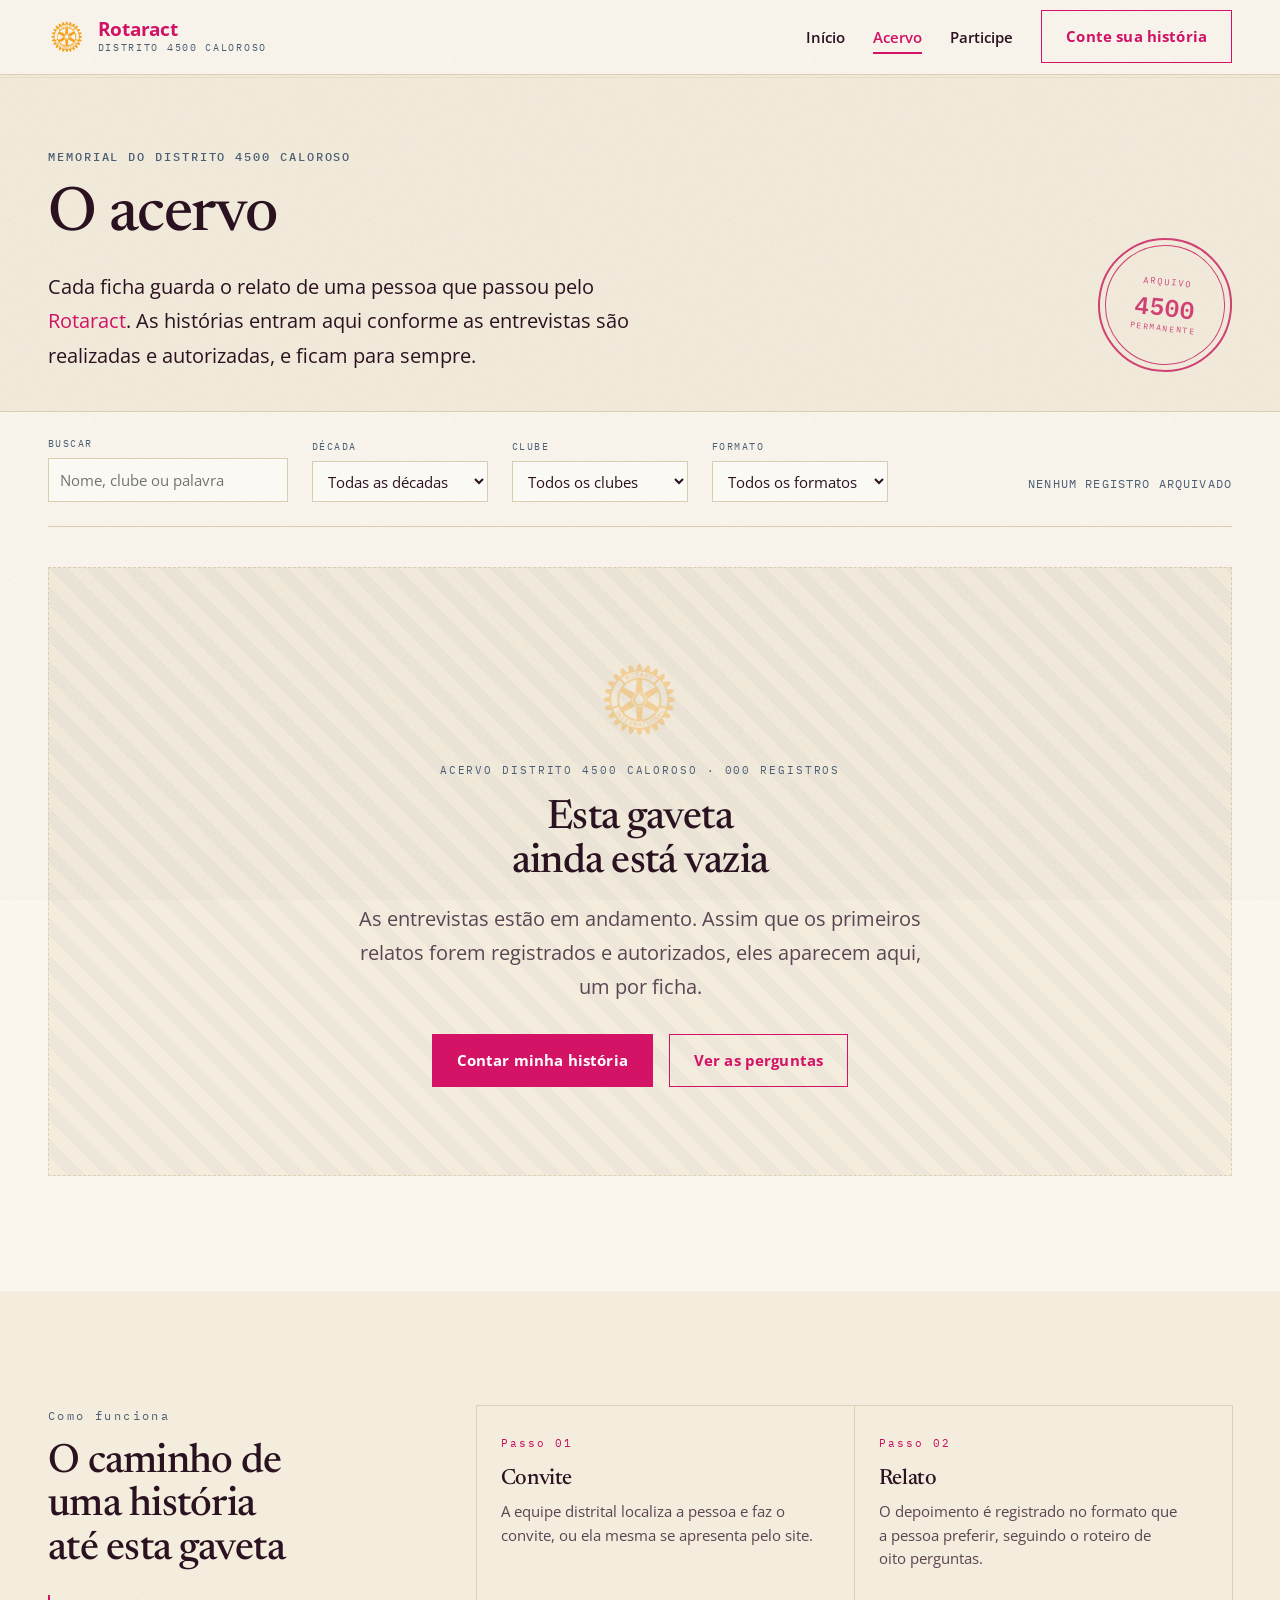
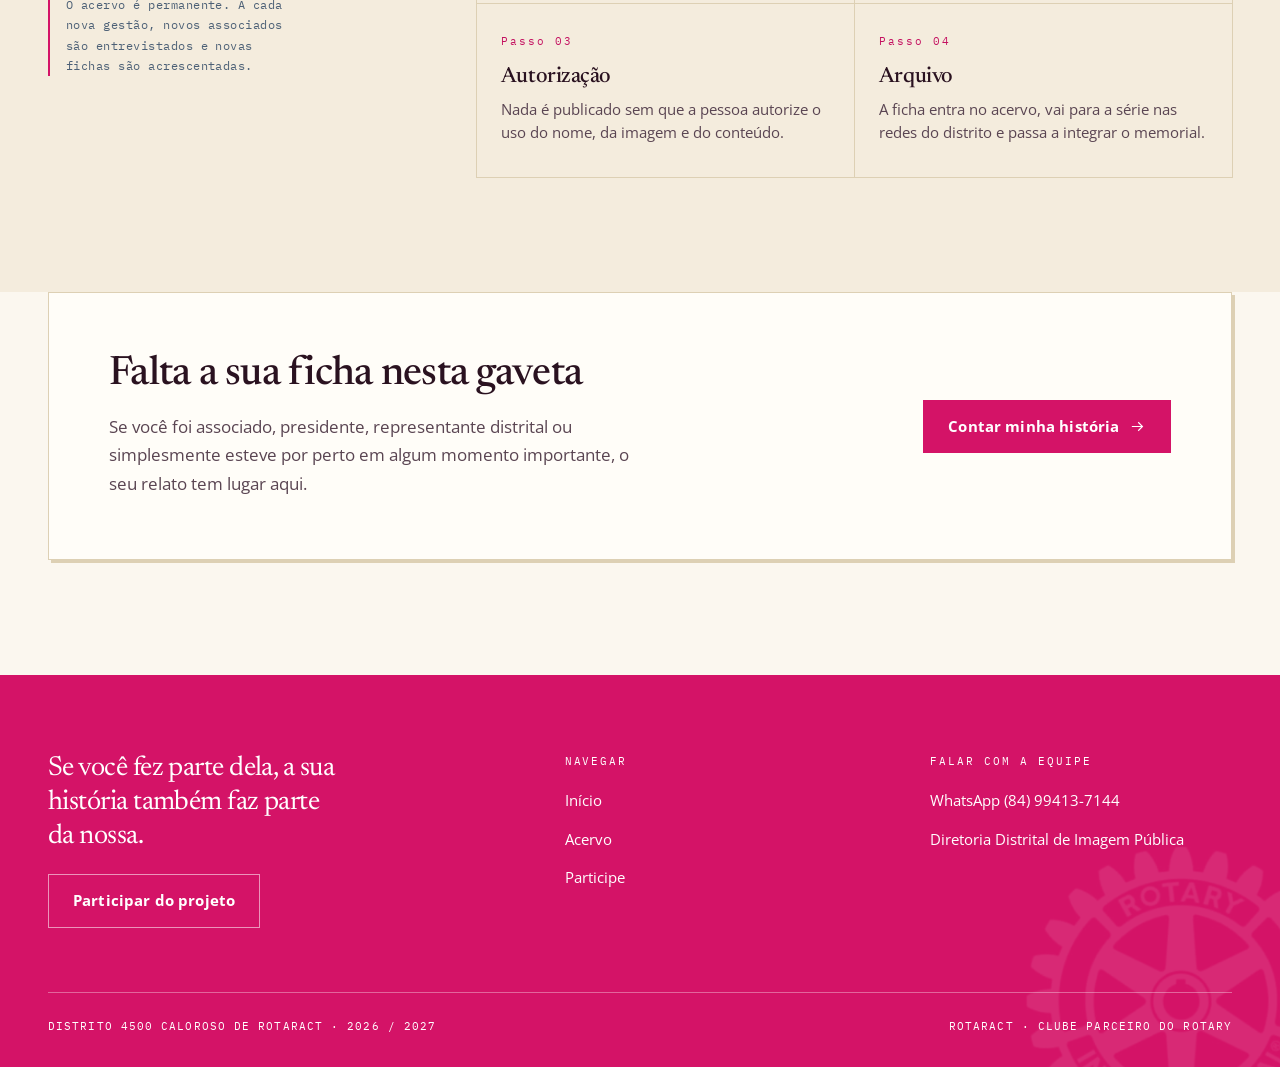
==== acervo.html @ 17a67e2c "Site do projeto Sua Historia Faz Parte da Nossa Acervo de memoria do Distrito 4500 Caloroso de Rotar" ====
<!doctype html>
<html lang="pt-BR">
<head>
<meta charset="utf-8">
<meta name="viewport" content="width=device-width, initial-scale=1">
<title>Acervo · Sua História Faz Parte da Nossa</title>
<meta name="description" content="O acervo histórico do Distrito 4500 de Rotaract. Cada ficha guarda o relato de uma pessoa que passou pelo movimento.">
<meta name="theme-color" content="#d41367">
<link rel="icon" href="assets/grafismos/favicon.svg" type="image/svg+xml">
<link rel="preconnect" href="https://fonts.googleapis.com">
<link rel="preconnect" href="https://fonts.gstatic.com" crossorigin>
<link href="https://fonts.googleapis.com/css2?family=IBM+Plex+Mono:wght@300;400;500&family=Newsreader:ital,opsz,wght@0,6..72,300..700;1,6..72,300..700&family=Open+Sans:wght@300..800&display=swap" rel="stylesheet">
<link rel="stylesheet" href="css/base.css">
<link rel="stylesheet" href="css/componentes.css">
<link rel="stylesheet" href="css/paginas.css">
</head>
<body>

<a class="pular" href="#conteudo">Pular para o conteúdo</a>

<svg width="0" height="0" style="position:absolute" aria-hidden="true" focusable="false">
  <symbol id="i-seta" viewBox="0 0 24 24" fill="none" stroke="currentColor" stroke-width="1.6"><path d="M4 12h15M13 6l6 6-6 6"/></symbol>
  <symbol id="i-camera-vazia" viewBox="0 0 24 24" fill="none" stroke="currentColor" stroke-width="1.2">
    <rect x="2" y="5" width="20" height="15"/><path d="m2 16 5.5-5 4 3.5 4.5-4.5L22 15"/><circle cx="16.5" cy="9" r="1.6"/>
  </symbol>
</svg>

<header class="cabecalho">
  <div class="env cabecalho__int">
    <a class="marca" href="index.html">
      <img class="marca__roda" src="assets/marca/rotary.png" alt="" width="480" height="480">
      <span class="marca__texto">
        <span class="marca__nome">Rotaract</span>
        <span class="marca__sub">Distrito 4500 Caloroso</span>
      </span>
    </a>
    <button class="menu-btn" type="button" aria-expanded="false" aria-controls="nav-principal" aria-label="Abrir menu">
      <span></span><span></span><span></span>
    </button>
    <nav class="nav" id="nav-principal" aria-label="Principal">
      <ul class="nav__lista">
        <li><a class="nav__link" href="index.html">Início</a></li>
        <li><a class="nav__link" href="acervo.html">Acervo</a></li>
        <li><a class="nav__link" href="participar.html">Participe</a></li>
      </ul>
      <a class="btn btn--linha" href="participar.html#formulario">Conte sua história</a>
    </nav>
  </div>
</header>

<main id="conteudo">

<section class="acervo-topo">
  <div class="env acervo-topo__grade">
    <div>
      <span class="etiqueta" style="display:block;margin-bottom:1rem">Memorial do Distrito 4500 Caloroso</span>
      <h1 style="max-width:14ch">O acervo</h1>
      <p class="prosa" style="margin-top:1.2rem;max-width:56ch">
        Cada ficha guarda o relato de uma pessoa que passou pelo <span class="rotaract">Rotaract</span>. As histórias entram aqui
        conforme as entrevistas são realizadas e autorizadas, e ficam para sempre.
      </p>
    </div>
    <div class="carimbo" aria-hidden="true" style="transform:rotate(6deg)">
      <span class="carimbo__topo">Arquivo</span>
      <span class="carimbo__meio">4500</span>
      <span class="carimbo__base">Permanente</span>
    </div>
  </div>
</section>

<section class="secao" style="padding-top:0">
  <div class="env">

    <div class="filtros">
      <div class="filtro">
        <label for="f-busca">Buscar</label>
        <input type="search" id="f-busca" placeholder="Nome, clube ou palavra">
      </div>
      <div class="filtro">
        <label for="f-decada">Década</label>
        <select id="f-decada"><option value="">Todas as décadas</option></select>
      </div>
      <div class="filtro">
        <label for="f-clube">Clube</label>
        <select id="f-clube"><option value="">Todos os clubes</option></select>
      </div>
      <div class="filtro">
        <label for="f-formato">Formato</label>
        <select id="f-formato"><option value="">Todos os formatos</option></select>
      </div>
      <p class="filtros__contagem" id="f-contagem" role="status" aria-live="polite"></p>
    </div>

    <!-- Fichas montadas a partir de dados/historias.js -->
    <div id="acervo-lista"></div>

  </div>
</section>

<!-- ===================================================================
     COMO UMA HISTÓRIA CHEGA AO ACERVO
     =================================================================== -->
<section class="secao secao--papel2">
  <div class="env duo">
    <div class="duo__aside">
      <span class="num-secao">Como funciona</span>
      <h2 class="duo__titulo">O caminho de<br>uma história<br>até esta gaveta</h2>
      <p class="duo__nota">
        O acervo é permanente. A cada nova gestão, novos associados são entrevistados e novas fichas
        são acrescentadas.
      </p>
    </div>

    <div class="passos">
      <div class="passo">
        <span class="passo__n">Passo 01</span>
        <h3 class="passo__titulo">Convite</h3>
        <p class="passo__txt">A equipe distrital localiza a pessoa e faz o convite, ou ela mesma se apresenta pelo site.</p>
      </div>
      <div class="passo">
        <span class="passo__n">Passo 02</span>
        <h3 class="passo__titulo">Relato</h3>
        <p class="passo__txt">O depoimento é registrado no formato que a pessoa preferir, seguindo o roteiro de oito perguntas.</p>
      </div>
      <div class="passo">
        <span class="passo__n">Passo 03</span>
        <h3 class="passo__titulo">Autorização</h3>
        <p class="passo__txt">Nada é publicado sem que a pessoa autorize o uso do nome, da imagem e do conteúdo.</p>
      </div>
      <div class="passo">
        <span class="passo__n">Passo 04</span>
        <h3 class="passo__titulo">Arquivo</h3>
        <p class="passo__txt">A ficha entra no acervo, vai para a série nas redes do distrito e passa a integrar o memorial.</p>
      </div>
    </div>
  </div>
</section>

<section class="secao" style="padding-top:0">
  <div class="env">
    <div class="chamada">
      <div>
        <h2 class="chamada__titulo">Falta a sua ficha nesta gaveta</h2>
        <p class="chamada__txt">
          Se você foi associado, presidente, representante distrital ou simplesmente esteve por perto
          em algum momento importante, o seu relato tem lugar aqui.
        </p>
      </div>
      <a class="btn" href="participar.html#formulario">
        Contar minha história
        <svg class="btn__seta" width="17" height="17" aria-hidden="true"><use href="#i-seta"></use></svg>
      </a>
    </div>
  </div>
</section>

</main>

<!-- ===================================================================
     JANELA DE LEITURA DA FICHA
     =================================================================== -->
<div class="janela" id="janela" data-aberta="false" role="dialog" aria-modal="true" aria-label="Ficha do acervo">
  <div class="janela__caixa">
    <div class="janela__topo">
      <span id="janela-codigo">Ficha</span>
      <button type="button" class="janela__fechar" data-fechar aria-label="Fechar ficha">Fechar &times;</button>
    </div>
    <div class="janela__corpo" id="janela-corpo"></div>
  </div>
</div>

<footer class="rodape">
  <img class="rodape__roda" src="assets/marca/rotary.png" alt="" width="480" height="480">
  <div class="env">
    <div class="rodape__grade">
      <div>
        <p class="rodape__frase" data-config="fraseAssinatura"></p>
        <a class="btn btn--claro" href="participar.html#formulario">Participar do projeto</a>
      </div>
      <div>
        <p class="rodape__titulo">Navegar</p>
        <ul class="rodape__lista">
          <li><a href="index.html">Início</a></li>
          <li><a href="acervo.html">Acervo</a></li>
          <li><a href="participar.html">Participe</a></li>
        </ul>
      </div>
      <div>
        <p class="rodape__titulo">Falar com a equipe</p>
        <ul class="rodape__lista" id="rodape-contato"></ul>
      </div>
    </div>
    <div class="rodape__base">
      <span data-config="rodapeCredito"></span>
      <span>Rotaract · Clube parceiro do Rotary</span>
    </div>
  </div>
</footer>

<script src="dados/config.js"></script>
<script src="dados/historias.js"></script>
<script src="js/site.js"></script>
<script src="js/acervo.js"></script>
</body>
</html>
---- css/base.css ----
/* =========================================================================
   SUA HISTORIA FAZ PARTE DA NOSSA - Distrito 4500 de Rotaract
   base.css - fundamentos: cores oficiais, tipografia, ritmo e textura
   ========================================================================= */

/* ---- 1. Paleta oficial Rotary / Rotaract ------------------------------
   Valores retirados do Rotary Brand Center. Nunca alterar nem esmaecer.  */
:root {
  /* Liderança */
  --royal:      #17458f;
  --azure:      #0067c8;
  --gold:       #f7a81b;

  /* Apoio */
  --sky:        #00a2e0;
  --cranberry:  #d41367;
  --cardinal:   #e02927;
  --turquoise:  #00adbb;
  --orange:     #ff7600;
  --violet:     #901f93;
  --grass:      #009739;

  /* Neutros oficiais */
  --powder:     #b9d9eb;
  --taupe:      #d9c89e;
  --cloud:      #d6d1ca;
  --slate:      #657f99;
  --charcoal:   #54565a;
  --pewter:     #898a8d;
  --silver:     #d0cfcd;
  --moss:       #a7aca2;
  --lavender:   #c6bcd0;
  --stone:      #9ba4b4;

  /* ---- 2. Superficies de papel -----------------------------------------
     Neutros de suporte do acervo. As cores de marca seguem intactas.     */
  --papel:      #fbf7ef;
  --papel-2:    #f4ecdd;
  --papel-3:    #efe6d3;
  --ficha:      #fffdf8;
  --tinta:      #2a1220;
  --tinta-2:    #5a4552;
  --fio:        #ddd0b4;
  --fio-fraco:  #eae0cd;

  /* Tons de texto derivados dos neutros oficiais.
     Slate e Gold puros ficam abaixo de 4.5:1 sobre papel, o que reprova
     em texto pequeno. Estes escurecidos são usados apenas em TEXTO; as
     cores de marca seguem puras em faixas, fios, ícones e fundos. */
  --slate-texto: #4c6076;   /* Slate escurecido  · 6.06:1 sobre papel */
  --ouro-texto:  #9a6800;   /* Gold escurecido   · 4.51:1 sobre papel */
  --numero:      #8d7a4e;   /* numerais grandes  · 3.53:1 sobre papel */
  --rosa-texto:  #c41160;   /* Cranberry fechado · 4.97:1 sobre papel 2 */
  --marca-fundo: #a20d4e;   /* Cranberry fechado para hover de link      */

  /* ---- 3. Tipografia ---------------------------------------------------
     Open Sans e a substituta oficial de web indicada pelo Brand Center.  */
  --display: "Newsreader", "Sentinel", Georgia, "Times New Roman", serif;
  --corpo:   "Open Sans", "Frutiger", "Segoe UI", Helvetica, Arial, sans-serif;
  --mono:    "IBM Plex Mono", ui-monospace, Consolas, "Courier New", monospace;

  --t-xs:   0.75rem;
  --t-sm:   0.8125rem;
  --t-base: clamp(1rem, 0.97rem + 0.15vw, 1.075rem);
  --t-md:   clamp(1.1rem, 1.05rem + 0.26vw, 1.28rem);
  --t-lg:   clamp(1.35rem, 1.22rem + 0.62vw, 1.75rem);
  --t-xl:   clamp(1.7rem, 1.42rem + 1.4vw, 2.7rem);
  --t-2xl:  clamp(2.1rem, 1.5rem + 3vw, 4.1rem);
  --t-3xl:  clamp(2.7rem, 1.4rem + 6.2vw, 6.6rem);

  /* ---- 4. Ritmo e medidas --------------------------------------------- */
  --gutter:  clamp(1.25rem, 4vw, 3rem);
  --largura: 1240px;
  --coluna:  68ch;
  --secao:   clamp(4.5rem, 9vw, 8.5rem);

  /* Sombra de impressao: deslocamento solido, sem desfoque */
  --relevo:      3px 3px 0 var(--fio);
  --relevo-marca: 4px 4px 0 var(--royal);
  --relevo-ouro: 4px 4px 0 var(--gold);
}

/* ---- 5. Reset ---------------------------------------------------------- */
*, *::before, *::after { box-sizing: border-box; }
* { margin: 0; }

html {
  -webkit-text-size-adjust: 100%;
  scroll-behavior: smooth;
  scroll-padding-top: 6.5rem;
}
@media (prefers-reduced-motion: reduce) {
  html { scroll-behavior: auto; }
  *, *::before, *::after {
    animation-duration: .01ms !important;
    animation-iteration-count: 1 !important;
    transition-duration: .01ms !important;
  }
}

body {
  font-family: var(--corpo);
  font-size: var(--t-base);
  line-height: 1.68;
  color: var(--tinta);
  background: var(--papel);
  -webkit-font-smoothing: antialiased;
  text-rendering: optimizeLegibility;
  overflow-x: hidden;
}

img, svg, video { display: block; max-width: 100%; }
img { height: auto; }
input, button, textarea, select { font: inherit; color: inherit; }
button { background: none; border: 0; cursor: pointer; }
ul, ol { padding: 0; list-style: none; }

:focus-visible { outline: 2px solid var(--azure); outline-offset: 3px; }
/* Sobre as faixas de marca o azul do foco sumiria, então ele vira branco */
.manifesto :focus-visible, .rodape :focus-visible { outline-color: #fff; }
::selection { background: var(--gold); color: var(--tinta); }

/* ---- 6. Grao de papel --------------------------------------------------
   Ruido fino sobre a pagina inteira. Peso fisico sem custo de rede.      */
body::before {
  content: "";
  position: fixed;
  inset: 0;
  z-index: 9999;
  pointer-events: none;
  opacity: .55;
  mix-blend-mode: multiply;
  background-image: url("data:image/svg+xml,%3Csvg xmlns='http://www.w3.org/2000/svg' width='180' height='180'%3E%3Cfilter id='g'%3E%3CfeTurbulence type='fractalNoise' baseFrequency='.85' numOctaves='3' stitchTiles='stitch'/%3E%3CfeColorMatrix type='saturate' values='0'/%3E%3C/filter%3E%3Crect width='180' height='180' filter='url(%23g)' opacity='.2'/%3E%3C/svg%3E");
}

/* ---- 7. Tipografia base ------------------------------------------------ */
h1, h2, h3, h4 {
  font-family: var(--display);
  font-weight: 500;
  line-height: 1.07;
  letter-spacing: -.018em;
  font-variation-settings: "opsz" 36;
  text-wrap: balance;
}
h1 { font-size: var(--t-2xl); }
h2 { font-size: var(--t-xl); }
h3 { font-size: var(--t-lg); }
h4 {
  font-size: var(--t-md);
  font-family: var(--corpo);
  font-weight: 700;
  letter-spacing: 0;
  line-height: 1.35;
}

p { text-wrap: pretty; }
p + p { margin-top: 1.1em; }

a { color: var(--cranberry); text-decoration-thickness: 1px; text-underline-offset: .22em; }
a:hover { color: var(--marca-fundo); }

/* ---- 8. Utilidades ----------------------------------------------------- */
.env { width: min(100% - var(--gutter) * 2, var(--largura)); margin-inline: auto; }
.env-estreito { width: min(100% - var(--gutter) * 2, 880px); margin-inline: auto; }

.secao { padding-block: var(--secao); position: relative; }
.secao--papel2 { background: var(--papel-2); }
.secao--marca  { background: var(--cranberry); color: #fff; }
.secao--marca h1, .secao--marca h2, .secao--marca h3 { color: #fff; }
.secao--marca a { color: #fff; }

.prosa { max-width: var(--coluna); font-size: var(--t-md); line-height: 1.72; }
.prosa--larga { max-width: 78ch; }
.prosa--centro { margin-inline: auto; }

.so-leitor {
  position: absolute; width: 1px; height: 1px;
  padding: 0; margin: -1px; overflow: hidden;
  clip: rect(0 0 0 0); white-space: nowrap; border: 0;
}

/* Etiqueta de arquivo: o metadado em monoespacado */
.etiqueta {
  font-family: var(--mono);
  font-size: var(--t-xs);
  letter-spacing: .16em;
  text-transform: uppercase;
  color: var(--slate-texto);
  font-weight: 500;
}
.etiqueta--ouro  { color: var(--ouro-texto); }
.etiqueta--rosa  { color: var(--cranberry); }
.etiqueta--clara { color: var(--powder); }

/* A palavra Rotaract carrega a cor da própria organização, o Cranberry.
   Só sobre fundo claro: contra o azul royal ela não teria contraste. */
.rotaract { color: var(--cranberry); }

/* Numeracao de secao, como num documento catalogado */
.num-secao {
  font-family: var(--mono);
  font-size: var(--t-xs);
  letter-spacing: .2em;
  color: var(--slate-texto);
  display: block;
  margin-bottom: .9rem;
}
.secao--marca .num-secao { color: #fff; }

/* Fio duplo com losango, no lugar do hr comum */
.fio-duplo {
  border: 0;
  height: 6px;
  border-top: 1px solid var(--fio);
  border-bottom: 1px solid var(--fio);
  position: relative;
  margin-block: 2.5rem;
}
.fio-duplo::after {
  content: "";
  position: absolute;
  left: 50%; top: 50%;
  width: 7px; height: 7px;
  background: var(--cranberry);
  transform: translate(-50%, -50%) rotate(45deg);
}

/* Marca de agua: a roda em contorno, grande, atras do conteudo */
.marca-dagua { position: absolute; pointer-events: none; color: var(--fio); opacity: .3; z-index: 0; }
.secao > .env, .secao > .env-estreito { position: relative; z-index: 1; }

/* Revelacao no scroll, discreta */
.revela {
  opacity: 0;
  transform: translateY(18px);
  transition: opacity .7s cubic-bezier(.2,.7,.3,1), transform .7s cubic-bezier(.2,.7,.3,1);
}
.revela.visivel { opacity: 1; transform: none; }
@media (prefers-reduced-motion: reduce) { .revela { opacity: 1; transform: none; } }

/* ---- 9. Impressao ------------------------------------------------------ */
@media print {
  body::before, .cabecalho, .rodape, .btn, .indice-lateral, .pular { display: none !important; }
  body { background: #fff; color: #000; font-size: 11pt; }
  .secao { padding-block: 1.2rem; page-break-inside: avoid; }
  a { color: #000; text-decoration: none; }
  .revela { opacity: 1; transform: none; }
}
---- css/componentes.css ----
/* =========================================================================
   componentes.css - peças reutilizáveis do acervo
   ========================================================================= */

/* ---- Pular para o conteudo -------------------------------------------- */
.pular {
  position: absolute;
  left: 1rem; top: -100px;
  z-index: 200;
  background: var(--cranberry);
  color: #fff;
  padding: .7rem 1.1rem;
  font-family: var(--mono);
  font-size: var(--t-sm);
  text-decoration: none;
  transition: top .2s;
}
.pular:focus { top: 1rem; color: #fff; }

/* ---- Cabecalho --------------------------------------------------------- */
.cabecalho {
  position: sticky;
  top: 0;
  z-index: 100;
  background: color-mix(in srgb, var(--papel) 96%, transparent);
  backdrop-filter: saturate(160%) blur(9px);
  border-bottom: 1px solid var(--fio);
}
.cabecalho::after {
  content: "";
  position: absolute;
  left: 0; right: 0; bottom: -4px;
  height: 1px;
  background: var(--fio-fraco);
}
.cabecalho__int {
  display: flex;
  align-items: center;
  justify-content: space-between;
  gap: 1.5rem;
  min-height: 4.6rem;
}

/* Lockup da marca: roda + palavra + linha de distrito */
.marca {
  display: flex;
  align-items: center;
  gap: .7rem;
  text-decoration: none;
  color: var(--cranberry);
}
/* O emblema oficial do Rotary, recortado do arquivo original.
   O texto da faixa é vazado, então o fundo da página aparece por dentro
   das letras, do mesmo jeito que na arte oficial. */
.marca__roda { width: 2.4rem; height: 2.4rem; flex: none; object-fit: contain; }
.marca__texto { display: flex; flex-direction: column; line-height: 1; }
.marca__nome {
  font-family: var(--corpo);
  font-weight: 700;
  font-size: 1.16rem;
  letter-spacing: -.012em;
  color: var(--cranberry);
}
.marca__sub {
  font-family: var(--mono);
  font-size: .625rem;
  letter-spacing: .17em;
  text-transform: uppercase;
  color: var(--slate-texto);
  margin-top: .27rem;
}
/* Quando o logo oficial for colocado em assets/marca/, ele entra aqui */
.marca__oficial { height: 2.4rem; width: auto; }

/* ---- Navegacao --------------------------------------------------------- */
.nav { display: flex; align-items: center; gap: clamp(1rem, 2.2vw, 2rem); }
.nav__lista { display: flex; gap: clamp(1rem, 2.2vw, 2rem); align-items: center; }
.nav__link {
  font-size: .935rem;
  font-weight: 600;
  color: var(--tinta);
  text-decoration: none;
  padding-block: .3rem;
  position: relative;
}
.nav__link::after {
  content: "";
  position: absolute;
  left: 0; right: 0; bottom: -.15rem;
  height: 2px;
  background: var(--cranberry);
  transform: scaleX(0);
  transform-origin: left;
  transition: transform .3s cubic-bezier(.2,.7,.3,1);
}
.nav__link:hover::after, .nav__link[aria-current="page"]::after { transform: scaleX(1); }
.nav__link[aria-current="page"] { color: var(--cranberry); }

.menu-btn { display: none; width: 2.6rem; height: 2.6rem; position: relative; }
.menu-btn span {
  position: absolute;
  left: .55rem; right: .55rem;
  height: 2px;
  background: var(--tinta);
  transition: transform .3s, opacity .2s;
}
.menu-btn span:nth-child(1) { top: .85rem; }
.menu-btn span:nth-child(2) { top: 1.25rem; }
.menu-btn span:nth-child(3) { top: 1.65rem; }
.menu-btn[aria-expanded="true"] span:nth-child(1) { transform: translateY(.4rem) rotate(45deg); }
.menu-btn[aria-expanded="true"] span:nth-child(2) { opacity: 0; }
.menu-btn[aria-expanded="true"] span:nth-child(3) { transform: translateY(-.4rem) rotate(-45deg); }

@media (max-width: 880px) {
  .menu-btn { display: block; }
  .nav {
    position: fixed;
    inset: 4.6rem 0 auto 0;
    flex-direction: column;
    align-items: stretch;
    gap: 0;
    background: var(--papel);
    border-bottom: 1px solid var(--fio);
    padding: 1rem var(--gutter) 1.75rem;
    transform: translateY(-120%);
    transition: transform .35s cubic-bezier(.2,.7,.3,1);
    box-shadow: 0 18px 30px -22px rgba(22,35,63,.4);
  }
  .nav[data-aberto="true"] { transform: none; }
  .nav__lista { flex-direction: column; align-items: stretch; gap: 0; }
  .nav__link {
    padding-block: .95rem;
    border-bottom: 1px solid var(--fio-fraco);
    font-size: 1.05rem;
  }
  .nav__link::after { display: none; }
  .nav .btn { margin-top: 1.1rem; justify-content: center; }
}

/* ---- Botoes ------------------------------------------------------------ */
.btn {
  display: inline-flex;
  align-items: center;
  gap: .6rem;
  padding: .82rem 1.5rem;
  font-family: var(--corpo);
  font-weight: 700;
  font-size: .93rem;
  letter-spacing: .01em;
  text-decoration: none;
  border: 1.5px solid var(--cranberry);
  background: var(--cranberry);
  color: #fff;
  transition: transform .18s cubic-bezier(.2,.7,.3,1), box-shadow .18s, background .18s, color .18s;
}
.btn:hover {
  color: #fff;
  transform: translate(-2px, -2px);
  box-shadow: 4px 4px 0 var(--royal);
}
.btn:active { transform: none; box-shadow: 1px 1px 0 var(--royal); }

.btn--linha { background: transparent; color: var(--cranberry); }
.btn--linha:hover { background: var(--cranberry); color: #fff; box-shadow: 4px 4px 0 var(--royal); }

.btn--ouro { background: var(--gold); border-color: var(--gold); color: var(--tinta); }
.btn--ouro:hover { color: var(--tinta); box-shadow: 4px 4px 0 var(--royal); }

.btn--claro { background: transparent; border-color: rgba(255,255,255,.55); color: #fff; }
.btn--claro:hover { background: #fff; color: var(--cranberry); box-shadow: 4px 4px 0 rgba(255,255,255,.45); }

.btn__seta { transition: transform .2s; }
.btn:hover .btn__seta { transform: translateX(3px); }

/* ---- Carimbo ----------------------------------------------------------- */
.carimbo {
  width: 8.4rem;
  height: 8.4rem;
  border: 2px solid var(--cranberry);
  border-radius: 50%;
  display: grid;
  place-content: center;
  text-align: center;
  color: var(--cranberry);
  font-family: var(--mono);
  transform: rotate(-11deg);
  opacity: .78;
  mix-blend-mode: multiply;
  position: relative;
  flex: none;
}
.carimbo::before {
  content: "";
  position: absolute;
  inset: 5px;
  border: 1px solid currentColor;
  border-radius: 50%;
}
.carimbo__topo { font-size: .55rem; letter-spacing: .22em; text-transform: uppercase; }
.carimbo__meio { font-size: 1.5rem; font-weight: 600; letter-spacing: .04em; line-height: 1.1; margin-block: .18rem; }
.carimbo__base { font-size: .5rem; letter-spacing: .2em; text-transform: uppercase; }

/* ---- Ficha de acervo ---------------------------------------------------- */
.ficha {
  position: relative;
  display: flex;
  flex-direction: column;
  background: var(--ficha);
  border: 1px solid var(--fio);
  box-shadow: var(--relevo);
  text-align: left;
  width: 100%;
  transition: transform .22s cubic-bezier(.2,.7,.3,1), box-shadow .22s;
  color: inherit;
  text-decoration: none;
}
.ficha:hover { transform: translate(-3px, -3px); box-shadow: 7px 7px 0 var(--fio); color: inherit; }
.ficha:hover .ficha__nome { color: var(--cranberry); }

/* aba superior, como pasta suspensa */
.ficha__aba {
  display: flex;
  justify-content: space-between;
  align-items: center;
  gap: 1rem;
  padding: .6rem .95rem;
  border-bottom: 1px solid var(--fio);
  background: var(--papel-2);
  font-family: var(--mono);
  font-size: .66rem;
  letter-spacing: .14em;
  text-transform: uppercase;
  color: var(--slate-texto);
}
.ficha__cor { width: 100%; height: 5px; }
.ficha__retrato {
  aspect-ratio: 4 / 3;
  background: var(--papel-3);
  border-bottom: 1px solid var(--fio);
  position: relative;
  overflow: hidden;
}
.ficha__retrato img { width: 100%; height: 100%; object-fit: cover; filter: grayscale(1) contrast(1.05); transition: filter .5s; }
/* sem foto: iniciais sobre papel quadriculado, como lombada de arquivo */
.ficha__retrato--vazio {
  display: grid;
  place-content: center;
  background:
    repeating-linear-gradient(90deg, transparent 0 21px, rgba(217,200,158,.3) 21px 22px),
    repeating-linear-gradient(0deg, transparent 0 21px, rgba(217,200,158,.3) 21px 22px),
    var(--papel-3);
}
.ficha__iniciais {
  font-family: var(--display);
  font-size: 2.9rem;
  line-height: 1;
  letter-spacing: .03em;
  opacity: .45;
  font-weight: 500;
}
.ficha:hover .ficha__retrato img { filter: none; }
.ficha__corpo { padding: 1.15rem 1.15rem 1.35rem; display: flex; flex-direction: column; gap: .5rem; flex: 1; }
.ficha__nome { font-family: var(--display); font-size: 1.45rem; line-height: 1.12; letter-spacing: -.02em; transition: color .2s; }
.ficha__clube { font-size: .85rem; color: var(--tinta-2); }
.ficha__trecho {
  font-family: var(--display);
  font-style: italic;
  font-size: 1.02rem;
  line-height: 1.5;
  color: var(--tinta-2);
  margin-top: .3rem;
  flex: 1;
}
.ficha__rodape {
  display: flex;
  align-items: center;
  gap: .45rem;
  margin-top: .7rem;
  padding-top: .75rem;
  border-top: 1px dashed var(--fio);
  font-family: var(--mono);
  font-size: .66rem;
  letter-spacing: .12em;
  text-transform: uppercase;
  color: var(--slate-texto);
}

/* ---- Retangulo de foto ainda vazio -------------------------------------- */
.moldura-vazia {
  position: relative;
  aspect-ratio: 4 / 3;
  background:
    repeating-linear-gradient(45deg, transparent 0 11px, rgba(101,127,153,.07) 11px 22px),
    var(--papel-3);
  border: 1px solid var(--fio);
  display: grid;
  place-content: center;
  gap: .5rem;
  text-align: center;
  padding: 1.5rem;
}
.moldura-vazia__icone { width: 2.5rem; height: 2.5rem; color: var(--slate-texto); margin-inline: auto; }
.moldura-vazia__texto {
  font-family: var(--mono);
  font-size: .68rem;
  letter-spacing: .13em;
  text-transform: uppercase;
  color: var(--slate-texto);
  max-width: 22ch;
}
/* fita adesiva no canto */
.moldura-vazia::after {
  content: "";
  position: absolute;
  top: -.6rem; left: 50%;
  width: 5.5rem; height: 1.5rem;
  transform: translateX(-50%) rotate(-2.5deg);
  background: rgba(217,200,158,.55);
  border-left: 1px solid rgba(217,200,158,.9);
  border-right: 1px solid rgba(217,200,158,.9);
}

/* ---- Citacao ------------------------------------------------------------ */
.citacao {
  font-family: var(--display);
  font-size: clamp(1.4rem, 1rem + 1.7vw, 2.35rem);
  line-height: 1.32;
  letter-spacing: -.02em;
  font-style: italic;
  position: relative;
  padding-left: clamp(1.5rem, 4vw, 3.25rem);
  max-width: 24ch;
}
.citacao::before {
  content: "\201C";
  position: absolute;
  left: -.1em; top: -.24em;
  font-size: 3.4em;
  line-height: 1;
  color: var(--gold);
  font-style: normal;
}
.citacao__fonte {
  display: block;
  margin-top: 1.5rem;
  font-family: var(--mono);
  font-style: normal;
  font-size: .7rem;
  letter-spacing: .16em;
  text-transform: uppercase;
  color: var(--slate-texto);
}

/* ---- Furos de fichario --------------------------------------------------- */
.perfurado { position: relative; padding-left: 2.6rem; }
.perfurado::before {
  content: "";
  position: absolute;
  left: .95rem; top: 12%; bottom: 12%;
  width: 9px;
  background-image: radial-gradient(circle, var(--fio) 45%, transparent 46%);
  background-size: 9px 44px;
  background-repeat: repeat-y;
}
@media (max-width: 700px) { .perfurado { padding-left: 0; } .perfurado::before { display: none; } }

/* ---- Linha do tempo das etapas ------------------------------------------ */
.etapas { display: grid; gap: 0; counter-reset: etapa; }
.etapa {
  display: grid;
  grid-template-columns: 5.5rem 1fr;
  gap: clamp(1rem, 3vw, 2.5rem);
  padding-block: 2rem;
  border-top: 1px solid var(--fio);
  position: relative;
}
.etapa:last-child { border-bottom: 1px solid var(--fio); }
.etapa__marca { position: relative; }
.etapa__num {
  font-family: var(--mono);
  font-size: 2.4rem;
  font-weight: 300;
  line-height: 1;
  color: var(--numero);
  transition: color .3s;
}
.etapa:hover .etapa__num { color: var(--cor, var(--cranberry)); }
.etapa__pino {
  width: 12px; height: 12px;
  background: var(--cor, var(--cranberry));
  margin-top: .8rem;
  transform: rotate(45deg);
}
.etapa__titulo { font-family: var(--display); font-size: var(--t-lg); margin-bottom: .5rem; }
.etapa__texto { color: var(--tinta-2); max-width: 62ch; }
@media (max-width: 620px) {
  .etapa { grid-template-columns: 1fr; gap: .75rem; }
  .etapa__marca { display: flex; align-items: center; gap: .9rem; }
  .etapa__pino { margin-top: 0; }
  .etapa__num { font-size: 1.8rem; }
}

/* ---- Cartao de pilar ----------------------------------------------------- */
.pilar {
  background: var(--ficha);
  border: 1px solid var(--fio);
  border-top: 4px solid var(--cor, var(--cranberry));
  padding: 1.6rem 1.5rem 1.75rem;
  display: flex;
  flex-direction: column;
  gap: .7rem;
  transition: transform .22s cubic-bezier(.2,.7,.3,1), box-shadow .22s;
}
.pilar:hover { transform: translate(-3px, -3px); box-shadow: 6px 6px 0 var(--fio); }
.pilar__icone { width: 2.1rem; height: 2.1rem; color: var(--cor, var(--cranberry)); }
.pilar__titulo { font-family: var(--display); font-size: 1.4rem; line-height: 1.14; letter-spacing: -.02em; }
.pilar__texto { font-size: .96rem; color: var(--tinta-2); line-height: 1.62; }

/* ---- Tabela de cronograma ------------------------------------------------ */
.tabela { width: 100%; border-collapse: collapse; font-size: .96rem; }
.tabela caption {
  text-align: left;
  font-family: var(--mono);
  font-size: var(--t-xs);
  letter-spacing: .16em;
  text-transform: uppercase;
  color: var(--slate-texto);
  padding-bottom: .9rem;
}
.tabela th, .tabela td { padding: .95rem 1rem; text-align: left; border-bottom: 1px solid var(--fio); vertical-align: top; }
.tabela thead th {
  font-family: var(--mono);
  font-size: .68rem;
  letter-spacing: .14em;
  text-transform: uppercase;
  color: var(--slate-texto);
  font-weight: 500;
  border-bottom: 2px solid var(--cranberry);
}
.tabela tbody tr:hover { background: var(--papel-2); }
.tabela__n { font-family: var(--mono); color: var(--cranberry); font-weight: 500; width: 4rem; }

/* ---- Formulario ---------------------------------------------------------- */
.campo { display: flex; flex-direction: column; gap: .45rem; margin-bottom: 1.5rem; }
.campo__rotulo { font-weight: 700; font-size: .93rem; }
.campo__dica { font-size: .84rem; color: var(--tinta-2); line-height: 1.5; }
.campo__req { color: var(--cardinal); font-family: var(--mono); }
.campo input[type="text"], .campo input[type="email"], .campo input[type="tel"], .campo select, .campo textarea {
  width: 100%;
  padding: .8rem .9rem;
  background: var(--ficha);
  border: 1px solid var(--fio);
  border-bottom: 2px solid var(--slate);
  font-size: .98rem;
  transition: border-color .2s, background .2s;
}
.campo textarea { min-height: 7.5rem; resize: vertical; line-height: 1.6; font-family: var(--corpo); }
.campo input:focus, .campo select:focus, .campo textarea:focus {
  outline: none;
  border-color: var(--azure);
  border-bottom-color: var(--azure);
  background: #fff;
}
.campo--linha { display: grid; grid-template-columns: 1fr 1fr; gap: 1.25rem; }
@media (max-width: 620px) { .campo--linha { grid-template-columns: 1fr; } }

.caixa-marca { display: flex; gap: .75rem; align-items: flex-start; font-size: .92rem; line-height: 1.55; }
.caixa-marca input { margin-top: .28rem; width: 1.05rem; height: 1.05rem; accent-color: var(--cranberry); flex: none; }

.aviso {
  border-left: 3px solid var(--gold);
  background: var(--papel-2);
  padding: 1.1rem 1.25rem;
  font-size: .92rem;
  line-height: 1.6;
  color: var(--tinta-2);
}

/* ---- Acordeao (perguntas do roteiro / duvidas) --------------------------- */
.acordeao { border-top: 1px solid var(--fio); }
.acordeao__item { border-bottom: 1px solid var(--fio); }
.acordeao__botao {
  width: 100%;
  display: flex;
  align-items: flex-start;
  gap: 1.1rem;
  padding: 1.35rem 0;
  text-align: left;
  font-family: var(--display);
  font-size: clamp(1.12rem, 1rem + .5vw, 1.4rem);
  line-height: 1.28;
  letter-spacing: -.015em;
  color: var(--tinta);
  transition: color .2s;
}
.acordeao__botao:hover { color: var(--cranberry); }
.acordeao__txt { flex: 1; }
.acordeao__n { font-family: var(--mono); font-size: .76rem; color: var(--rosa-texto); padding-top: .42rem; letter-spacing: .1em; flex: none; }
.acordeao__mais { margin-left: auto; font-family: var(--mono); color: var(--slate-texto); font-size: 1.3rem; line-height: 1; padding-top: .2rem; transition: transform .3s; flex: none; }
.acordeao__botao[aria-expanded="true"] .acordeao__mais { transform: rotate(45deg); }
/* O painel nasce aberto: se o JS não carregar, o conteúdo continua legível.
   O site.js fecha os painéis ao iniciar e anima a altura na abertura. */
.acordeao__painel { overflow: hidden; transition: height .35s cubic-bezier(.2,.7,.3,1); }
.acordeao__conteudo { padding: 0 0 1.5rem 2.6rem; color: var(--tinta-2); max-width: 68ch; }
@media (max-width: 620px) { .acordeao__conteudo { padding-left: 0; } }

/* ---- Rodape --------------------------------------------------------------- */
.rodape { background: var(--cranberry); color: #fff; padding-block: clamp(3rem, 6vw, 5rem) 2rem; position: relative; overflow: hidden; }
/* Sobre o azul, o emblema vira branco e recua para o fundo */
.rodape__roda { position: absolute; right: -6rem; bottom: -8rem; width: 24rem; height: 24rem; object-fit: contain; filter: brightness(0) invert(1); opacity: .09; }
.rodape__grade {
  display: grid;
  grid-template-columns: 1.5fr 1fr 1fr;
  gap: clamp(2rem, 5vw, 4rem);
  position: relative;
  z-index: 1;
}
@media (max-width: 820px) { .rodape__grade { grid-template-columns: 1fr 1fr; } }
@media (max-width: 560px) { .rodape__grade { grid-template-columns: 1fr; } }
.rodape__frase { font-family: var(--display); font-size: var(--t-lg); line-height: 1.24; letter-spacing: -.02em; max-width: 20ch; margin-bottom: 1.25rem; }
.rodape__titulo {
  font-family: var(--mono);
  font-size: .68rem;
  letter-spacing: .18em;
  text-transform: uppercase;
  color: #fff;
  margin-bottom: 1rem;
}
.rodape__lista { display: flex; flex-direction: column; gap: .6rem; }
.rodape__lista a, .rodape__lista span { color: #fff; text-decoration: none; font-size: .95rem; }
.rodape__lista a:hover { color: #fff; text-decoration: underline; text-underline-offset: .2em; }
.rodape__base {
  margin-top: clamp(2.5rem, 5vw, 4rem);
  padding-top: 1.5rem;
  border-top: 1px solid rgba(255,255,255,.35);
  display: flex;
  flex-wrap: wrap;
  gap: 1rem 2rem;
  justify-content: space-between;
  align-items: center;
  font-family: var(--mono);
  font-size: .68rem;
  letter-spacing: .1em;
  color: #fff;
  text-transform: uppercase;
  position: relative;
  z-index: 1;
}

/* ---- Faixa de aviso do topo ------------------------------------------------ */
.faixa {
  background: var(--gold);
  color: var(--tinta);
  text-align: center;
  padding: .6rem 1rem;
  font-family: var(--mono);
  font-size: .68rem;
  letter-spacing: .13em;
  text-transform: uppercase;
}
.faixa a { color: var(--tinta); }
---- css/paginas.css ----
/* =========================================================================
   paginas.css - layouts de cada página
   ========================================================================= */

/* =========================================================================
   ABERTURA (home)
   ========================================================================= */
.abertura {
  position: relative;
  padding-block: clamp(3rem, 7vw, 6rem) clamp(4rem, 8vw, 7rem);
  overflow: hidden;
  background:
    linear-gradient(180deg, var(--papel) 0%, var(--papel-2) 100%);
}
.abertura::after {
  content: "";
  position: absolute;
  left: 0; right: 0; bottom: 0;
  height: 6px;
  border-top: 1px solid var(--fio);
  border-bottom: 1px solid var(--fio);
}
.abertura__grade {
  display: grid;
  grid-template-columns: 1.12fr .88fr;
  gap: clamp(2rem, 5vw, 4.5rem);
  align-items: center;
}
@media (max-width: 940px) {
  .abertura__grade { grid-template-columns: 1fr; gap: 3.5rem; }
}

.abertura__cabecalho {
  display: flex;
  align-items: center;
  gap: .9rem;
  margin-bottom: 1.9rem;
  flex-wrap: wrap;
}
.abertura__cabecalho .etiqueta { display: flex; align-items: center; gap: .55rem; }
.abertura__ponto { width: 6px; height: 6px; background: var(--cranberry); transform: rotate(45deg); flex: none; }

.abertura__titulo {
  font-size: var(--t-3xl);
  line-height: .96;
  letter-spacing: -.035em;
  font-variation-settings: "opsz" 60;
  margin-bottom: 1.6rem;
}
.abertura__titulo em {
  font-style: italic;
  position: relative;
  white-space: nowrap;
}
/* traço dourado sob a última palavra, como sublinhado a mão */
.abertura__titulo em::after {
  content: "";
  position: absolute;
  left: .03em; right: .12em; bottom: .04em;
  height: .085em;
  background: var(--cranberry);
  opacity: .85;
  transform: rotate(-.5deg);
}
.abertura__linha { font-size: var(--t-md); color: var(--tinta-2); max-width: 46ch; line-height: 1.66; }
.abertura__acoes { display: flex; flex-wrap: wrap; gap: 1rem; margin-top: 2.2rem; }

/* Dados do acervo, em régua monoespaçada */
.abertura__regua {
  display: flex;
  flex-wrap: wrap;
  gap: 0;
  margin-top: 3rem;
  border-top: 1px solid var(--fio);
  border-bottom: 1px solid var(--fio);
}
.abertura__dado {
  padding: 1rem 1.4rem 1rem 0;
  margin-right: 1.4rem;
  border-right: 1px solid var(--fio);
}
.abertura__dado:last-child { border-right: 0; margin-right: 0; }
.abertura__dado b {
  display: block;
  font-family: var(--display);
  font-size: 1.9rem;
  line-height: 1;
  font-weight: 500;
  color: var(--cranberry);
  letter-spacing: -.02em;
}
.abertura__dado span {
  font-family: var(--mono);
  font-size: .64rem;
  letter-spacing: .14em;
  text-transform: uppercase;
  color: var(--slate-texto);
  display: block;
  margin-top: .4rem;
}

/* --- Ficha ilustrativa da abertura --- */
.abertura__peca { position: relative; display: flex; justify-content: center; }
.ficha-mestra {
  position: relative;
  width: min(100%, 27rem);
  background: var(--ficha);
  border: 1px solid var(--fio);
  box-shadow: 10px 10px 0 rgba(212,19,103,.1);
  transform: rotate(-1.4deg);
}
.ficha-mestra__topo {
  display: flex;
  justify-content: space-between;
  align-items: center;
  padding: .75rem 1.1rem;
  border-bottom: 1px solid var(--fio);
  font-family: var(--mono);
  font-size: .63rem;
  letter-spacing: .15em;
  text-transform: uppercase;
  color: var(--slate-texto);
  background: var(--papel-2);
}
.ficha-mestra__janela {
  aspect-ratio: 1 / 1;
  display: grid;
  place-content: center;
  position: relative;
  background:
    radial-gradient(circle at 50% 45%, rgba(212,19,103,.06), transparent 62%),
    repeating-linear-gradient(90deg, transparent 0 26px, rgba(217,200,158,.28) 26px 27px),
    repeating-linear-gradient(0deg, transparent 0 26px, rgba(217,200,158,.28) 26px 27px),
    var(--papel);
}
.ficha-mestra__roda { width: min(64%, 16.5rem); height: auto; }
.ficha-mestra__carimbo { position: absolute; right: -2.6rem; bottom: -2.6rem; }
.ficha-mestra__rodape {
  border-top: 1px solid var(--fio);
  padding: 1rem 1.1rem 1.15rem;
}
.ficha-mestra__rodape p {
  font-family: var(--display);
  font-style: italic;
  font-size: 1.05rem;
  line-height: 1.45;
  color: var(--tinta-2);
}
.ficha-mestra__linha {
  display: flex;
  justify-content: space-between;
  gap: 1rem;
  margin-top: .85rem;
  padding-top: .7rem;
  border-top: 1px dashed var(--fio);
  font-family: var(--mono);
  font-size: .62rem;
  letter-spacing: .13em;
  text-transform: uppercase;
  color: var(--slate-texto);
  padding-right: 5.5rem;
}
/* No celular a régua vira duas colunas, para não sobrar um dado solto */
@media (max-width: 560px) {
  .abertura__regua { display: grid; grid-template-columns: 1fr 1fr; }
  .abertura__dado { margin-right: 0; padding-right: 1rem; }
  .abertura__dado:nth-child(2n) { border-right: 0; }
  .abertura__dado:nth-child(-n+2) { border-bottom: 1px solid var(--fio); }
}
@media (max-width: 460px) {
  .ficha-mestra__carimbo { right: -.5rem; bottom: -1.2rem; transform: rotate(-11deg) scale(.8); }
  .ficha-mestra__linha { padding-right: 0; }
  .ficha-mestra__linha span:last-child { display: none; }
}

/* =========================================================================
   MANIFESTO
   ========================================================================= */
.manifesto { background: var(--cranberry); color: #fff; padding-block: clamp(3.5rem, 7vw, 6rem); position: relative; overflow: hidden; }
.manifesto__roda { position: absolute; left: -7rem; top: 50%; transform: translateY(-50%); width: 26rem; height: 26rem; object-fit: contain; filter: brightness(0) invert(1); opacity: .1; }
.manifesto__grade {
  display: grid;
  grid-template-columns: 1fr auto;
  gap: clamp(2rem, 5vw, 4rem);
  align-items: center;
  position: relative;
  z-index: 1;
}
@media (max-width: 860px) { .manifesto__grade { grid-template-columns: 1fr; } }
.manifesto .citacao { color: #fff; max-width: 26ch; }
.manifesto .citacao__fonte { color: #fff; }
.manifesto .citacao::before { color: rgba(255,255,255,.55); }
.manifesto .doc-lista li::before { background: #fff; }

/* =========================================================================
   BLOCOS DE TEXTO EM DUAS COLUNAS
   ========================================================================= */
.duo {
  display: grid;
  grid-template-columns: minmax(0, 22rem) minmax(0, 1fr);
  gap: clamp(2rem, 6vw, 5rem);
  align-items: start;
}
@media (max-width: 880px) { .duo { grid-template-columns: 1fr; gap: 1.75rem; } }
.duo__aside { position: sticky; top: 7rem; }
@media (max-width: 880px) { .duo__aside { position: static; } }
.duo__titulo { margin-bottom: 1rem; }
.duo__nota {
  font-family: var(--mono);
  font-size: .74rem;
  line-height: 1.7;
  letter-spacing: .04em;
  color: var(--slate-texto);
  border-left: 2px solid var(--cranberry);
  padding-left: 1rem;
  margin-top: 1.5rem;
  max-width: 34ch;
}

/* =========================================================================
   GRADES
   ========================================================================= */
.grade-3 { display: grid; grid-template-columns: repeat(auto-fit, minmax(20rem, 1fr)); gap: 1.5rem; }
.grade-4 { display: grid; grid-template-columns: repeat(auto-fit, minmax(13.5rem, 1fr)); gap: 1.25rem; }
.grade-2 { display: grid; grid-template-columns: repeat(auto-fit, minmax(19rem, 1fr)); gap: 2rem; }

/* --- Objetivos específicos, lista numerada de arquivo --- */
.objetivos { display: grid; grid-template-columns: repeat(auto-fit, minmax(19rem, 1fr)); gap: 0 clamp(2rem, 5vw, 4rem); counter-reset: obj; }
.objetivo {
  display: grid;
  grid-template-columns: 3.1rem 1fr;
  gap: 1rem;
  padding-block: 1.15rem;
  border-bottom: 1px solid var(--fio);
  align-items: baseline;
}
.objetivo::before {
  counter-increment: obj;
  content: counter(obj, decimal-leading-zero);
  font-family: var(--mono);
  font-size: .82rem;
  color: var(--ouro-texto);
  letter-spacing: .08em;
}
.objetivo p { font-size: .99rem; line-height: 1.58; }

/* --- Objetivo geral em destaque --- */
.destaque-geral {
  border: 1px solid var(--cranberry);
  border-left: 6px solid var(--gold);
  background: var(--ficha);
  padding: clamp(1.75rem, 4vw, 2.75rem);
  position: relative;
}
.destaque-geral p {
  font-family: var(--display);
  font-size: clamp(1.25rem, 1rem + 1.1vw, 1.85rem);
  line-height: 1.36;
  letter-spacing: -.02em;
}

/* --- Formatos de registro --- */
.formato {
  border: 1px solid var(--fio);
  background: var(--ficha);
  padding: 1.4rem 1.25rem 1.5rem;
  display: flex;
  flex-direction: column;
  gap: .65rem;
  transition: background .25s, transform .22s cubic-bezier(.2,.7,.3,1), box-shadow .22s;
}
.formato:hover { background: #fff; transform: translate(-3px,-3px); box-shadow: 6px 6px 0 var(--fio); }
.formato__icone { width: 2.3rem; height: 2.3rem; color: var(--cor, var(--cranberry)); }
.formato__nome { font-family: var(--display); font-size: 1.3rem; letter-spacing: -.02em; }
.formato__txt { font-size: .9rem; color: var(--tinta-2); line-height: 1.55; }

/* --- Público-alvo, fichas em fileira --- */
.publico { display: flex; flex-wrap: wrap; gap: .75rem; margin-top: 2rem; }
.publico li {
  font-family: var(--mono);
  font-size: .74rem;
  letter-spacing: .1em;
  text-transform: uppercase;
  border: 1px solid var(--fio);
  background: var(--ficha);
  padding: .6rem 1rem;
  color: var(--tinta-2);
  position: relative;
}
.publico li::before { content: ""; display: inline-block; width: 5px; height: 5px; background: var(--cor, var(--cranberry)); transform: rotate(45deg); margin-right: .6rem; vertical-align: middle; }

/* =========================================================================
   CHAMADA FINAL
   ========================================================================= */
.chamada {
  border: 1px solid var(--fio);
  background: var(--ficha);
  padding: clamp(2rem, 5vw, 3.75rem);
  display: grid;
  grid-template-columns: 1fr auto;
  gap: clamp(1.75rem, 4vw, 3.5rem);
  align-items: center;
  box-shadow: var(--relevo);
}
@media (max-width: 780px) { .chamada { grid-template-columns: 1fr; } }
.chamada__titulo { font-size: var(--t-xl); line-height: 1.1; margin-bottom: .9rem; max-width: 20ch; }
.chamada__txt { color: var(--tinta-2); max-width: 52ch; }

/* =========================================================================
   PÁGINA DO PROJETO (documento)
   ========================================================================= */
.doc-topo {
  padding-block: clamp(2.75rem, 6vw, 5rem) clamp(2rem, 4vw, 3rem);
  border-bottom: 1px solid var(--fio);
  background: var(--papel-2);
}
.doc-topo__meta {
  display: flex;
  flex-wrap: wrap;
  gap: 1.25rem 2.5rem;
  margin-top: 2rem;
  padding-top: 1.5rem;
  border-top: 1px solid var(--fio);
}
.doc-topo__meta div span {
  display: block;
  font-family: var(--mono);
  font-size: .63rem;
  letter-spacing: .15em;
  text-transform: uppercase;
  color: var(--slate-texto);
  margin-bottom: .3rem;
}
.doc-topo__meta div b { font-weight: 600; font-size: .96rem; }

.doc-grade {
  display: grid;
  grid-template-columns: 16.5rem minmax(0, 1fr);
  gap: clamp(2rem, 5vw, 4.5rem);
  align-items: start;
  padding-block: clamp(2.5rem, 5vw, 4.5rem);
}
@media (max-width: 980px) { .doc-grade { grid-template-columns: 1fr; } }

.indice-lateral { position: sticky; top: 6.5rem; }
@media (max-width: 980px) {
  .indice-lateral {
    position: static;
    border: 1px solid var(--fio);
    background: var(--ficha);
    padding: 1.25rem 1.4rem;
    margin-bottom: 2rem;
  }
}
.indice-lateral__titulo {
  font-family: var(--mono);
  font-size: .64rem;
  letter-spacing: .18em;
  text-transform: uppercase;
  color: var(--slate-texto);
  padding-bottom: .8rem;
  border-bottom: 1px solid var(--fio);
  margin-bottom: .8rem;
}
.indice-lateral a {
  display: flex;
  gap: .7rem;
  padding: .42rem 0;
  font-size: .88rem;
  color: var(--tinta-2);
  text-decoration: none;
  border-left: 2px solid transparent;
  padding-left: .7rem;
  margin-left: -.7rem;
  transition: color .2s, border-color .2s;
}
.indice-lateral a:hover { color: var(--cranberry); }
.indice-lateral a.ativo { color: var(--cranberry); font-weight: 600; border-left-color: var(--cranberry); }
.indice-lateral a i { font-family: var(--mono); font-style: normal; color: var(--slate-texto); font-size: .78rem; padding-top: .1rem; }

.doc-secao { padding-bottom: clamp(2.5rem, 5vw, 3.75rem); scroll-margin-top: 6.5rem; }
.doc-secao > h2 { margin-bottom: 1.4rem; }
.doc-secao h3 {
  font-family: var(--corpo);
  font-weight: 700;
  font-size: 1.06rem;
  letter-spacing: 0;
  margin-top: 2rem;
  margin-bottom: .7rem;
  color: var(--cranberry);
}
.doc-secao p { font-size: 1.04rem; line-height: 1.75; max-width: 72ch; }
.doc-secao p + p { margin-top: 1rem; }
.doc-lista { margin-top: 1rem; display: flex; flex-direction: column; gap: .55rem; max-width: 72ch; }
.doc-lista li { display: grid; grid-template-columns: 1.1rem 1fr; gap: .75rem; font-size: 1rem; line-height: 1.62; }
.doc-lista li::before { content: ""; width: 6px; height: 6px; background: var(--gold); transform: rotate(45deg); margin-top: .62rem; }

.doc-secao__cabeca {
  display: flex;
  align-items: baseline;
  gap: 1rem;
  padding-bottom: .9rem;
  margin-bottom: 1.5rem;
  border-bottom: 2px solid var(--cranberry);
}
.doc-secao__cabeca h2 { margin: 0; font-size: var(--t-lg); }
.doc-secao__cabeca span { font-family: var(--mono); font-size: .74rem; color: var(--ouro-texto); letter-spacing: .1em; }

/* =========================================================================
   ACERVO
   ========================================================================= */
.acervo-topo { padding-block: clamp(2.75rem, 6vw, 4.5rem) clamp(1.75rem, 3vw, 2.5rem); background: var(--papel-2); border-bottom: 1px solid var(--fio); }
.acervo-topo__grade { display: grid; grid-template-columns: 1fr auto; gap: 2rem; align-items: end; }
@media (max-width: 760px) { .acervo-topo__grade { grid-template-columns: 1fr; } }

.filtros {
  display: flex;
  flex-wrap: wrap;
  gap: 1rem 1.5rem;
  align-items: flex-end;
  padding-block: 1.5rem;
  border-bottom: 1px solid var(--fio);
  margin-bottom: 2.5rem;
}
.filtro { display: flex; flex-direction: column; gap: .35rem; }
.filtro label {
  font-family: var(--mono);
  font-size: .62rem;
  letter-spacing: .15em;
  text-transform: uppercase;
  color: var(--slate-texto);
}
.filtro select, .filtro input {
  padding: .55rem .7rem;
  background: var(--ficha);
  border: 1px solid var(--fio);
  font-size: .92rem;
  min-width: 11rem;
}
.filtro input { min-width: 15rem; }
.filtros__contagem { margin-left: auto; font-family: var(--mono); font-size: .72rem; letter-spacing: .1em; text-transform: uppercase; color: var(--slate-texto); padding-bottom: .6rem; }
@media (max-width: 760px) { .filtros__contagem { margin-left: 0; } }

.acervo-grade { display: grid; grid-template-columns: repeat(auto-fill, minmax(16.5rem, 1fr)); gap: 1.75rem; }
.acervo-grade > *:nth-child(3n+2) { transform: rotate(.35deg); }
.acervo-grade > *:nth-child(4n+1) { transform: rotate(-.3deg); }
.acervo-grade > *:hover { transform: translate(-3px,-3px); }

/* --- Estado vazio, a gaveta em branco --- */
.vazio {
  border: 1px dashed var(--fio);
  background:
    repeating-linear-gradient(45deg, transparent 0 13px, rgba(101,127,153,.05) 13px 26px),
    var(--papel-2);
  padding: clamp(2.5rem, 7vw, 5.5rem) clamp(1.5rem, 5vw, 4rem);
  text-align: center;
  display: flex;
  flex-direction: column;
  align-items: center;
  gap: 1.1rem;
}
.vazio__roda { width: 5.5rem; height: 5.5rem; object-fit: contain; opacity: .35; }
.vazio__titulo { font-size: var(--t-xl); max-width: 18ch; }
.vazio__txt { color: var(--tinta-2); max-width: 52ch; font-size: var(--t-md); }
.vazio__acoes { display: flex; flex-wrap: wrap; gap: 1rem; justify-content: center; margin-top: .8rem; }
.vazio__cod { font-family: var(--mono); font-size: .66rem; letter-spacing: .18em; text-transform: uppercase; color: var(--slate-texto); }

/* =========================================================================
   PARTICIPAR
   ========================================================================= */
/* Os fios saem de cada passo, não do fundo do container. Assim, se uma
   linha do grid ficar incompleta, sobra o papel e não um bloco colorido.
   O gap de 1px é preenchido pelas sombras vizinhas, virando um fio só. */
.passos {
  --fundo: var(--papel);
  display: grid;
  grid-template-columns: repeat(2, 1fr);
  gap: 1px;
}
.secao--papel2 .passos, .passos--papel2 { --fundo: var(--papel-2); }
.passo {
  background: var(--fundo);
  box-shadow: 0 0 0 1px var(--fio);
  padding: 1.75rem 1.5rem 2rem;
  position: relative;
}
/* Só onde a seção ocupa a largura inteira os quatro passos cabem em fila */
@media (min-width: 1000px) {
  .passos--largo { grid-template-columns: repeat(4, 1fr); }
}
@media (max-width: 560px) {
  .passos { grid-template-columns: 1fr; }
}
.passo__n {
  font-family: var(--mono);
  font-size: .68rem;
  letter-spacing: .18em;
  color: var(--rosa-texto);
  display: block;
  margin-bottom: .9rem;
}
.passo__titulo { font-family: var(--display); font-size: 1.35rem; letter-spacing: -.02em; margin-bottom: .5rem; line-height: 1.15; }
.passo__txt { font-size: .93rem; color: var(--tinta-2); line-height: 1.6; }

.form-envio {
  background: var(--ficha);
  border: 1px solid var(--fio);
  box-shadow: var(--relevo);
  padding: clamp(1.5rem, 4vw, 2.75rem);
}
.form-bloco { padding-bottom: 2rem; margin-bottom: 2rem; border-bottom: 1px solid var(--fio); }
.form-bloco:last-of-type { border-bottom: 0; margin-bottom: 0; }
.form-bloco__titulo {
  font-family: var(--mono);
  font-size: .68rem;
  letter-spacing: .16em;
  text-transform: uppercase;
  color: var(--slate-texto);
  padding-bottom: .8rem;
  margin-bottom: 1.5rem;
  border-bottom: 2px solid var(--cranberry);
  display: flex;
  justify-content: space-between;
  gap: 1rem;
}
.form-acoes { display: flex; flex-wrap: wrap; gap: 1rem; align-items: center; margin-top: 2rem; }
.form-acoes p { font-size: .84rem; color: var(--slate-texto); max-width: 34ch; line-height: 1.5; }

/* =========================================================================
   JANELA DE LEITURA (modal do acervo)
   ========================================================================= */
.janela {
  position: fixed;
  inset: 0;
  z-index: 200;
  display: none;
  align-items: flex-start;
  justify-content: center;
  padding: clamp(1rem, 5vh, 4rem) var(--gutter);
  background: rgba(22,35,63,.62);
  overflow-y: auto;
}
.janela[data-aberta="true"] { display: flex; }
.janela__caixa {
  background: var(--papel);
  border: 1px solid var(--fio);
  width: min(100%, 46rem);
  box-shadow: 0 30px 60px -30px rgba(0,0,0,.5);
  position: relative;
}
.janela__topo {
  display: flex;
  justify-content: space-between;
  align-items: center;
  gap: 1rem;
  padding: .85rem 1.25rem;
  border-bottom: 1px solid var(--fio);
  background: var(--papel-2);
  font-family: var(--mono);
  font-size: .66rem;
  letter-spacing: .14em;
  text-transform: uppercase;
  color: var(--slate-texto);
  position: sticky;
  top: 0;
  z-index: 2;
}
.janela__fechar { font-family: var(--mono); font-size: 1.1rem; color: var(--tinta); padding: .2rem .5rem; line-height: 1; }
.janela__fechar:hover { color: var(--cardinal); }
.janela__corpo { padding: clamp(1.5rem, 4vw, 2.5rem); }
.janela__nome { font-size: var(--t-xl); line-height: 1.06; margin-bottom: .4rem; }
.janela__clube { font-family: var(--mono); font-size: .72rem; letter-spacing: .12em; text-transform: uppercase; color: var(--slate-texto); margin-bottom: 1.75rem; }
.janela__qa { border-top: 1px solid var(--fio); padding-top: 1.35rem; margin-top: 1.35rem; }
.janela__pergunta { font-family: var(--mono); font-size: .7rem; letter-spacing: .12em; text-transform: uppercase; color: var(--cranberry); margin-bottom: .55rem; }
.janela__resposta { font-family: var(--display); font-size: 1.16rem; line-height: 1.6; color: var(--tinta); }
.janela__foto { margin-bottom: 1.75rem; border: 1px solid var(--fio); }
.janela__foto img { width: 100%; }

/* =========================================================================
   CORREÇÕES DE ESPECIFICIDADE
   Dentro do documento, a escala de leitura não pode achatar os destaques.
   ========================================================================= */
.doc-secao .destaque-geral p {
  font-family: var(--display);
  font-size: clamp(1.25rem, 1rem + 1.1vw, 1.85rem);
  line-height: 1.36;
  max-width: none;
}
.doc-secao .etapa__texto { font-size: 1rem; }
.doc-secao .pilar__texto { font-size: .96rem; }
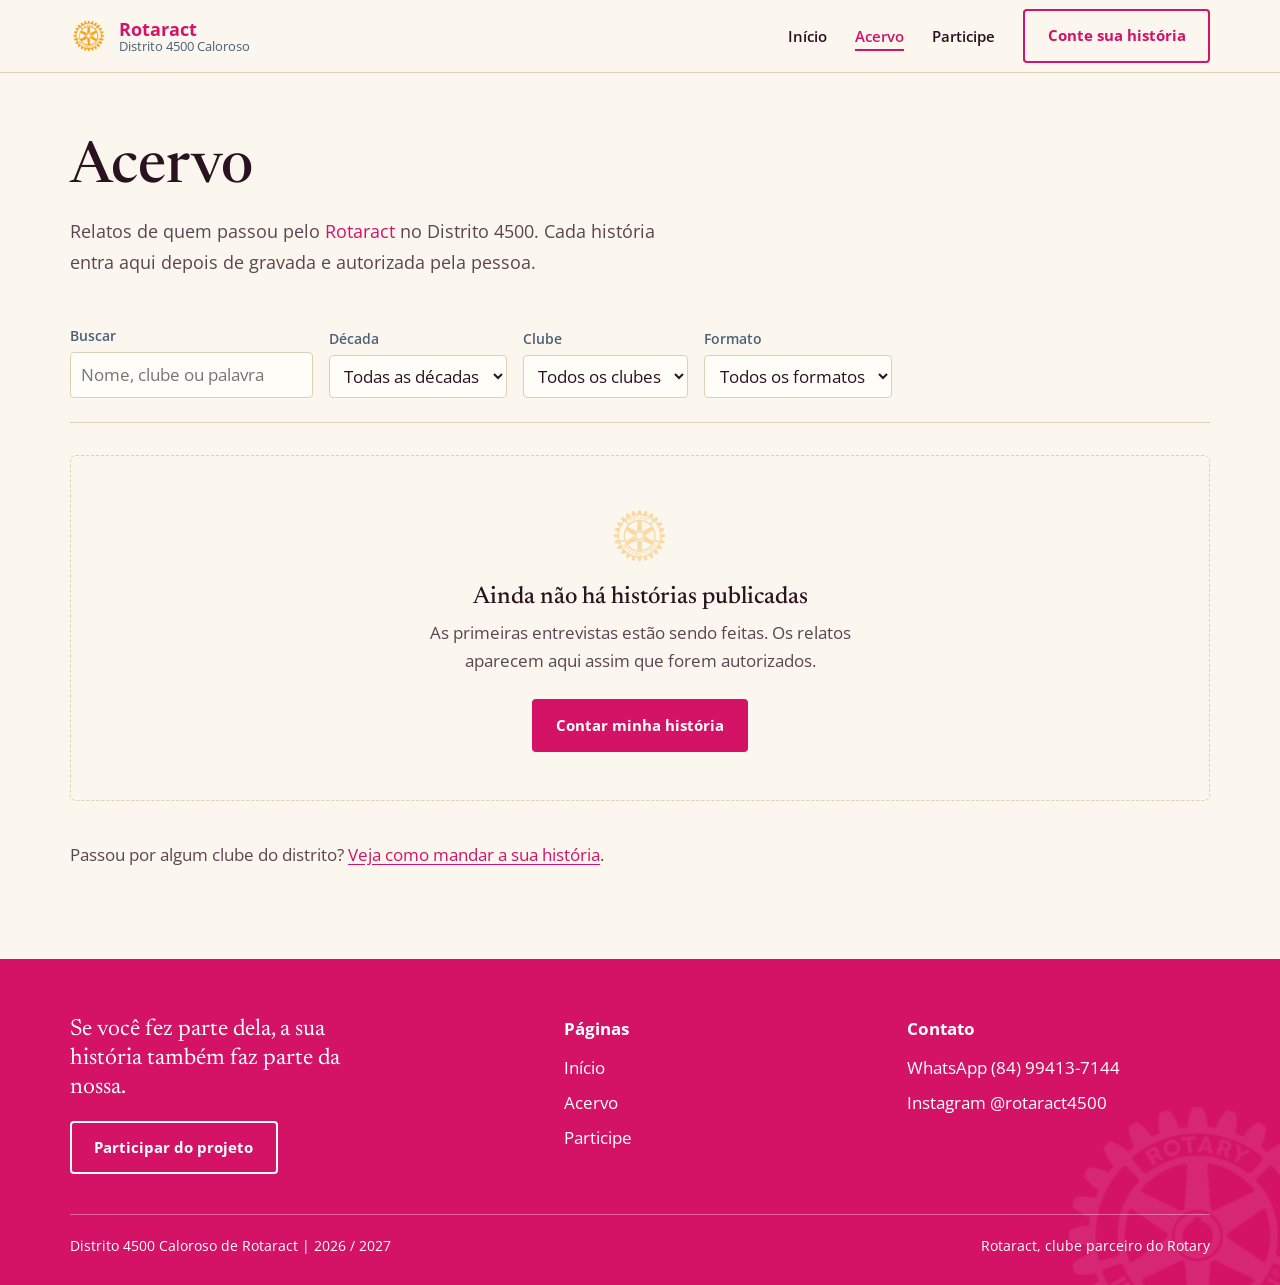
==== commit a3977abd: "Simplifica o visual e reescreve os textos do site Tira os elementos que deixavam o site com cara de " ====
--- a/acervo.html
+++ b/acervo.html
@@ -3,27 +3,18 @@
 <head>
 <meta charset="utf-8">
 <meta name="viewport" content="width=device-width, initial-scale=1">
-<title>Acervo · Sua História Faz Parte da Nossa</title>
-<meta name="description" content="O acervo histórico do Distrito 4500 de Rotaract. Cada ficha guarda o relato de uma pessoa que passou pelo movimento.">
+<title>Acervo | Sua História Faz Parte da Nossa</title>
+<meta name="description" content="Relatos de quem passou pelos clubes do Distrito 4500 Caloroso de Rotaract.">
 <meta name="theme-color" content="#d41367">
 <link rel="icon" href="assets/grafismos/favicon.svg" type="image/svg+xml">
 <link rel="preconnect" href="https://fonts.googleapis.com">
 <link rel="preconnect" href="https://fonts.gstatic.com" crossorigin>
-<link href="https://fonts.googleapis.com/css2?family=IBM+Plex+Mono:wght@300;400;500&family=Newsreader:ital,opsz,wght@0,6..72,300..700;1,6..72,300..700&family=Open+Sans:wght@300..800&display=swap" rel="stylesheet">
-<link rel="stylesheet" href="css/base.css">
-<link rel="stylesheet" href="css/componentes.css">
-<link rel="stylesheet" href="css/paginas.css">
+<link href="https://fonts.googleapis.com/css2?family=Newsreader:ital,opsz,wght@0,6..72,400..600;1,6..72,400..600&family=Open+Sans:wght@400;600;700&display=swap" rel="stylesheet">
+<link rel="stylesheet" href="css/estilo.css">
 </head>
 <body>
 
 <a class="pular" href="#conteudo">Pular para o conteúdo</a>
-
-<svg width="0" height="0" style="position:absolute" aria-hidden="true" focusable="false">
-  <symbol id="i-seta" viewBox="0 0 24 24" fill="none" stroke="currentColor" stroke-width="1.6"><path d="M4 12h15M13 6l6 6-6 6"/></symbol>
-  <symbol id="i-camera-vazia" viewBox="0 0 24 24" fill="none" stroke="currentColor" stroke-width="1.2">
-    <rect x="2" y="5" width="20" height="15"/><path d="m2 16 5.5-5 4 3.5 4.5-4.5L22 15"/><circle cx="16.5" cy="9" r="1.6"/>
-  </symbol>
-</svg>
 
 <header class="cabecalho">
   <div class="env cabecalho__int">
@@ -50,25 +41,17 @@
 
 <main id="conteudo">
 
-<section class="acervo-topo">
-  <div class="env acervo-topo__grade">
-    <div>
-      <span class="etiqueta" style="display:block;margin-bottom:1rem">Memorial do Distrito 4500 Caloroso</span>
-      <h1 style="max-width:14ch">O acervo</h1>
-      <p class="prosa" style="margin-top:1.2rem;max-width:56ch">
-        Cada ficha guarda o relato de uma pessoa que passou pelo <span class="rotaract">Rotaract</span>. As histórias entram aqui
-        conforme as entrevistas são realizadas e autorizadas, e ficam para sempre.
-      </p>
-    </div>
-    <div class="carimbo" aria-hidden="true" style="transform:rotate(6deg)">
-      <span class="carimbo__topo">Arquivo</span>
-      <span class="carimbo__meio">4500</span>
-      <span class="carimbo__base">Permanente</span>
-    </div>
+<section class="topo-pagina">
+  <div class="env">
+    <h1>Acervo</h1>
+    <p class="prosa">
+      Relatos de quem passou pelo <span class="rotaract">Rotaract</span> no Distrito 4500. Cada
+      história entra aqui depois de gravada e autorizada pela pessoa.
+    </p>
   </div>
 </section>
 
-<section class="secao" style="padding-top:0">
+<section class="secao" style="padding-top:2rem">
   <div class="env">
 
     <div class="filtros">
@@ -78,92 +61,34 @@
       </div>
       <div class="filtro">
         <label for="f-decada">Década</label>
-        <select id="f-decada"><option value="">Todas as décadas</option></select>
+        <select id="f-decada"><option value="">Todas</option></select>
       </div>
       <div class="filtro">
         <label for="f-clube">Clube</label>
-        <select id="f-clube"><option value="">Todos os clubes</option></select>
+        <select id="f-clube"><option value="">Todos</option></select>
       </div>
       <div class="filtro">
         <label for="f-formato">Formato</label>
-        <select id="f-formato"><option value="">Todos os formatos</option></select>
+        <select id="f-formato"><option value="">Todos</option></select>
       </div>
       <p class="filtros__contagem" id="f-contagem" role="status" aria-live="polite"></p>
     </div>
 
-    <!-- Fichas montadas a partir de dados/historias.js -->
     <div id="acervo-lista"></div>
 
-  </div>
-</section>
-
-<!-- ===================================================================
-     COMO UMA HISTÓRIA CHEGA AO ACERVO
-     =================================================================== -->
-<section class="secao secao--papel2">
-  <div class="env duo">
-    <div class="duo__aside">
-      <span class="num-secao">Como funciona</span>
-      <h2 class="duo__titulo">O caminho de<br>uma história<br>até esta gaveta</h2>
-      <p class="duo__nota">
-        O acervo é permanente. A cada nova gestão, novos associados são entrevistados e novas fichas
-        são acrescentadas.
-      </p>
-    </div>
-
-    <div class="passos">
-      <div class="passo">
-        <span class="passo__n">Passo 01</span>
-        <h3 class="passo__titulo">Convite</h3>
-        <p class="passo__txt">A equipe distrital localiza a pessoa e faz o convite, ou ela mesma se apresenta pelo site.</p>
-      </div>
-      <div class="passo">
-        <span class="passo__n">Passo 02</span>
-        <h3 class="passo__titulo">Relato</h3>
-        <p class="passo__txt">O depoimento é registrado no formato que a pessoa preferir, seguindo o roteiro de oito perguntas.</p>
-      </div>
-      <div class="passo">
-        <span class="passo__n">Passo 03</span>
-        <h3 class="passo__titulo">Autorização</h3>
-        <p class="passo__txt">Nada é publicado sem que a pessoa autorize o uso do nome, da imagem e do conteúdo.</p>
-      </div>
-      <div class="passo">
-        <span class="passo__n">Passo 04</span>
-        <h3 class="passo__titulo">Arquivo</h3>
-        <p class="passo__txt">A ficha entra no acervo, vai para a série nas redes do distrito e passa a integrar o memorial.</p>
-      </div>
-    </div>
-  </div>
-</section>
-
-<section class="secao" style="padding-top:0">
-  <div class="env">
-    <div class="chamada">
-      <div>
-        <h2 class="chamada__titulo">Falta a sua ficha nesta gaveta</h2>
-        <p class="chamada__txt">
-          Se você foi associado, presidente, representante distrital ou simplesmente esteve por perto
-          em algum momento importante, o seu relato tem lugar aqui.
-        </p>
-      </div>
-      <a class="btn" href="participar.html#formulario">
-        Contar minha história
-        <svg class="btn__seta" width="17" height="17" aria-hidden="true"><use href="#i-seta"></use></svg>
-      </a>
-    </div>
+    <p class="nota-acervo">
+      Passou por algum clube do distrito? <a href="participar.html">Veja como mandar a sua história</a>.
+    </p>
   </div>
 </section>
 
 </main>
 
-<!-- ===================================================================
-     JANELA DE LEITURA DA FICHA
-     =================================================================== -->
-<div class="janela" id="janela" data-aberta="false" role="dialog" aria-modal="true" aria-label="Ficha do acervo">
+<div class="janela" id="janela" data-aberta="false" role="dialog" aria-modal="true" aria-label="Relato">
   <div class="janela__caixa">
     <div class="janela__topo">
-      <span id="janela-codigo">Ficha</span>
-      <button type="button" class="janela__fechar" data-fechar aria-label="Fechar ficha">Fechar &times;</button>
+      <span id="janela-codigo"></span>
+      <button type="button" class="janela__fechar" data-fechar aria-label="Fechar">Fechar &times;</button>
     </div>
     <div class="janela__corpo" id="janela-corpo"></div>
   </div>
@@ -178,7 +103,7 @@
         <a class="btn btn--claro" href="participar.html#formulario">Participar do projeto</a>
       </div>
       <div>
-        <p class="rodape__titulo">Navegar</p>
+        <p class="rodape__titulo">Páginas</p>
         <ul class="rodape__lista">
           <li><a href="index.html">Início</a></li>
           <li><a href="acervo.html">Acervo</a></li>
@@ -186,13 +111,13 @@
         </ul>
       </div>
       <div>
-        <p class="rodape__titulo">Falar com a equipe</p>
+        <p class="rodape__titulo">Contato</p>
         <ul class="rodape__lista" id="rodape-contato"></ul>
       </div>
     </div>
     <div class="rodape__base">
       <span data-config="rodapeCredito"></span>
-      <span>Rotaract · Clube parceiro do Rotary</span>
+      <span>Rotaract, clube parceiro do Rotary</span>
     </div>
   </div>
 </footer>
--- a/css/estilo.css
+++ b/css/estilo.css
@@ -0,0 +1,267 @@
+/* Sua História Faz Parte da Nossa, Rotaract Distrito 4500 */
+
+:root {
+  /* cores oficiais (Rotary Brand Center) */
+  --cranberry: #d41367;
+  --royal: #17458f;
+  --azure: #0067c8;
+  --gold: #f7a81b;
+  --cardinal: #e02927;
+  --turquoise: #00adbb;
+  --sky: #00a2e0;
+  --violet: #901f93;
+  --grass: #009739;
+  --charcoal: #54565a;
+
+  /* neutros do site */
+  --papel: #fbf7ef;
+  --papel-2: #f4ecdd;
+  --branco: #fffdf8;
+  --tinta: #2a1220;
+  --tinta-2: #5a4552;
+  --cinza: #4c6076;
+  --linha: #ddd0b4;
+  --rosa-escuro: #a20d4e;
+
+  --serif: "Newsreader", Georgia, serif;
+  --sans: "Open Sans", "Segoe UI", Arial, sans-serif;
+
+  --largura: 1140px;
+  --margem: clamp(1.25rem, 4vw, 2.5rem);
+}
+
+* { box-sizing: border-box; margin: 0; }
+html { scroll-behavior: smooth; scroll-padding-top: 5.5rem; }
+@media (prefers-reduced-motion: reduce) {
+  html { scroll-behavior: auto; }
+  * { transition: none !important; }
+}
+
+body {
+  font-family: var(--sans);
+  font-size: 1.0625rem;
+  line-height: 1.65;
+  color: var(--tinta);
+  background: var(--papel);
+  -webkit-font-smoothing: antialiased;
+}
+
+img { display: block; max-width: 100%; height: auto; }
+input, button, textarea, select { font: inherit; color: inherit; }
+button { background: none; border: 0; cursor: pointer; }
+[hidden] { display: none !important; }
+:focus-visible { outline: 2px solid var(--azure); outline-offset: 3px; }
+
+h1, h2, h3 { font-family: var(--serif); font-weight: 500; line-height: 1.1; }
+h1 { font-size: clamp(2.2rem, 1.6rem + 3vw, 3.6rem); }
+h2 { font-size: clamp(1.6rem, 1.3rem + 1.2vw, 2.3rem); }
+p + p { margin-top: 1em; }
+
+a { color: var(--cranberry); text-underline-offset: .2em; }
+a:hover { color: var(--rosa-escuro); }
+
+.rotaract { color: var(--cranberry); }
+
+.env { width: min(100% - var(--margem) * 2, var(--largura)); margin-inline: auto; }
+.env-estreito { width: min(100% - var(--margem) * 2, 760px); margin-inline: auto; }
+.secao { padding-block: clamp(3.5rem, 7vw, 6rem); }
+.secao--papel2 { background: var(--papel-2); }
+.prosa { max-width: 62ch; }
+
+.pular {
+  position: absolute; left: 1rem; top: -100px; z-index: 200;
+  background: var(--cranberry); color: #fff; padding: .6rem 1rem; text-decoration: none;
+}
+.pular:focus { top: 1rem; color: #fff; }
+
+
+/* cabeçalho */
+.cabecalho {
+  position: sticky; top: 0; z-index: 100;
+  background: var(--papel);
+  border-bottom: 1px solid var(--linha);
+}
+.cabecalho__int { display: flex; align-items: center; justify-content: space-between; gap: 1.5rem; min-height: 4.5rem; }
+
+.marca { display: flex; align-items: center; gap: .65rem; text-decoration: none; }
+.marca__roda { width: 2.4rem; height: 2.4rem; }
+.marca__texto { display: flex; flex-direction: column; line-height: 1.15; }
+.marca__nome { font-weight: 700; font-size: 1.15rem; color: var(--cranberry); }
+.marca__sub { font-size: .8rem; color: var(--cinza); }
+.marca__oficial { height: 2.4rem; width: auto; }
+
+.nav, .nav__lista { display: flex; align-items: center; gap: 1.75rem; list-style: none; padding: 0; }
+.nav__link { font-weight: 600; font-size: .95rem; color: var(--tinta); text-decoration: none; padding-block: .3rem; }
+.nav__link:hover { color: var(--cranberry); }
+.nav__link[aria-current="page"] { color: var(--cranberry); box-shadow: inset 0 -2px 0 var(--cranberry); }
+
+.menu-btn { display: none; width: 2.6rem; height: 2.6rem; position: relative; }
+.menu-btn span { position: absolute; left: .55rem; right: .55rem; height: 2px; background: var(--tinta); transition: transform .25s, opacity .2s; }
+.menu-btn span:nth-child(1) { top: .85rem; }
+.menu-btn span:nth-child(2) { top: 1.25rem; }
+.menu-btn span:nth-child(3) { top: 1.65rem; }
+.menu-btn[aria-expanded="true"] span:nth-child(1) { transform: translateY(.4rem) rotate(45deg); }
+.menu-btn[aria-expanded="true"] span:nth-child(2) { opacity: 0; }
+.menu-btn[aria-expanded="true"] span:nth-child(3) { transform: translateY(-.4rem) rotate(-45deg); }
+
+@media (max-width: 880px) {
+  .menu-btn { display: block; }
+  .nav {
+    position: fixed; inset: 4.5rem 0 auto 0;
+    flex-direction: column; align-items: stretch; gap: 0;
+    background: var(--papel); border-bottom: 1px solid var(--linha);
+    padding: .5rem var(--margem) 1.5rem;
+    /* sobe a própria altura + a do cabeçalho, senão sobra um pedaço visível */
+    transform: translateY(calc(-100% - 4.5rem));
+    visibility: hidden;
+    transition: transform .3s, visibility .3s;
+  }
+  .nav[data-aberto="true"] { transform: none; visibility: visible; }
+  .nav__lista { flex-direction: column; align-items: stretch; gap: 0; }
+  .nav__link { display: block; padding-block: .9rem; border-bottom: 1px solid var(--linha); box-shadow: none; }
+  .nav .btn { margin-top: 1rem; justify-content: center; }
+}
+
+
+/* botões */
+.btn {
+  display: inline-flex; align-items: center; justify-content: center;
+  padding: .75rem 1.4rem;
+  font-weight: 700; font-size: .95rem; text-decoration: none;
+  border: 2px solid var(--cranberry); border-radius: 4px;
+  background: var(--cranberry); color: #fff;
+  transition: background .15s, color .15s, border-color .15s;
+}
+.btn:hover { background: var(--rosa-escuro); border-color: var(--rosa-escuro); color: #fff; }
+.btn--linha { background: transparent; color: var(--cranberry); }
+.btn--linha:hover { background: var(--cranberry); color: #fff; }
+.btn--ouro { background: var(--gold); border-color: var(--gold); color: var(--tinta); }
+.btn--ouro:hover { background: #e39812; border-color: #e39812; color: var(--tinta); }
+.btn--claro { background: transparent; border-color: #fff; color: #fff; }
+.btn--claro:hover { background: #fff; color: var(--cranberry); }
+
+
+/* página inicial */
+.abertura { padding-block: clamp(3rem, 7vw, 5.5rem); border-bottom: 1px solid var(--linha); }
+.abertura__grade { display: grid; grid-template-columns: 1.3fr 1fr; gap: 3rem; align-items: center; }
+.abertura__sobre { color: var(--cinza); font-weight: 600; margin-bottom: 1rem; }
+.abertura__titulo { font-size: clamp(2.6rem, 1.5rem + 5vw, 5.5rem); line-height: .98; margin-bottom: 1.5rem; }
+.abertura__titulo em { text-decoration: underline; text-decoration-color: var(--cranberry); text-decoration-thickness: .07em; text-underline-offset: .12em; }
+.abertura__linha { font-size: 1.15rem; color: var(--tinta-2); max-width: 48ch; }
+.abertura__acoes { display: flex; flex-wrap: wrap; gap: .8rem; margin-top: 2rem; }
+.abertura__emblema { justify-self: center; width: min(100%, 320px); }
+@media (max-width: 860px) {
+  .abertura__grade { grid-template-columns: 1fr; }
+  .abertura__emblema { display: none; }
+}
+
+.faixa-citacao { background: var(--cranberry); color: #fff; padding-block: clamp(2.5rem, 5vw, 4rem); }
+.citacao { font-family: var(--serif); font-style: italic; font-size: clamp(1.4rem, 1rem + 1.6vw, 2.1rem); line-height: 1.3; max-width: 30ch; }
+.faixa-citacao .citacao { max-width: 34ch; }
+
+.duo { display: grid; grid-template-columns: 16rem 1fr; gap: 3rem; }
+.duo__titulo { margin-bottom: .5rem; }
+@media (max-width: 800px) { .duo { grid-template-columns: 1fr; gap: 1rem; } }
+
+.lista-numerada { padding-left: 1.3rem; display: grid; gap: .6rem; }
+.lista-numerada li::marker { color: var(--cranberry); font-weight: 700; }
+
+.cabeca-secao { display: flex; flex-wrap: wrap; justify-content: space-between; align-items: baseline; gap: 1rem; margin-bottom: 2rem; }
+
+.topo-pagina { padding-block: clamp(2.5rem, 5vw, 4rem) 1rem; }
+.topo-pagina h1 { margin-bottom: 1rem; }
+.topo-pagina .prosa { font-size: 1.15rem; color: var(--tinta-2); }
+
+
+/* acervo */
+.filtros { display: flex; flex-wrap: wrap; gap: 1rem; align-items: flex-end; padding-bottom: 1.5rem; margin-bottom: 2rem; border-bottom: 1px solid var(--linha); }
+.filtro { display: flex; flex-direction: column; gap: .3rem; }
+.filtro label { font-size: .85rem; font-weight: 600; color: var(--cinza); }
+.filtro select, .filtro input { padding: .5rem .65rem; background: var(--branco); border: 1px solid var(--linha); border-radius: 4px; min-width: 10rem; }
+.filtro input { min-width: 14rem; }
+.filtros__contagem { margin-left: auto; font-size: .9rem; color: var(--cinza); padding-bottom: .5rem; }
+@media (max-width: 700px) { .filtros__contagem { margin-left: 0; } }
+
+.acervo-grade { display: grid; grid-template-columns: repeat(auto-fill, minmax(16rem, 1fr)); gap: 1.5rem; }
+
+.ficha {
+  display: flex; flex-direction: column; width: 100%; text-align: left;
+  background: var(--branco); border: 1px solid var(--linha); border-radius: 6px; overflow: hidden;
+  transition: border-color .15s;
+}
+.ficha:hover { border-color: var(--cranberry); }
+.ficha__cor { height: 4px; }
+.ficha__aba { display: flex; justify-content: space-between; padding: .5rem .9rem; font-size: .8rem; color: var(--cinza); border-bottom: 1px solid var(--linha); }
+.ficha__retrato { aspect-ratio: 4 / 3; background: var(--papel-2); overflow: hidden; }
+.ficha__retrato img { width: 100%; height: 100%; object-fit: cover; }
+.ficha__retrato--vazio { display: grid; place-content: center; }
+.ficha__iniciais { font-family: var(--serif); font-size: 2.8rem; opacity: .5; }
+.ficha__corpo { display: flex; flex-direction: column; gap: .35rem; padding: 1rem 1rem 1.2rem; flex: 1; }
+.ficha__nome { font-family: var(--serif); font-size: 1.35rem; line-height: 1.15; }
+.ficha__clube { font-size: .88rem; color: var(--tinta-2); }
+.ficha__trecho { font-family: var(--serif); font-style: italic; color: var(--tinta-2); margin-top: .3rem; flex: 1; }
+.ficha__rodape { display: flex; align-items: center; gap: .4rem; margin-top: .6rem; font-size: .8rem; color: var(--cinza); }
+
+.vazio { text-align: center; padding: 3rem 1.5rem; border: 1px dashed var(--linha); border-radius: 6px; }
+.vazio__roda { width: 4rem; margin: 0 auto 1rem; opacity: .35; }
+.vazio__cod { display: none; }
+.vazio__titulo { font-size: 1.5rem; margin-bottom: .5rem; }
+.vazio__txt { color: var(--tinta-2); max-width: 46ch; margin-inline: auto; }
+.vazio__acoes { display: flex; flex-wrap: wrap; gap: .8rem; justify-content: center; margin-top: 1.5rem; }
+
+.nota-acervo { margin-top: 2.5rem; color: var(--tinta-2); }
+
+.janela { position: fixed; inset: 0; z-index: 200; display: none; justify-content: center; align-items: flex-start; padding: 4vh var(--margem); background: rgba(42,18,32,.6); overflow-y: auto; }
+.janela[data-aberta="true"] { display: flex; }
+.janela__caixa { background: var(--papel); width: min(100%, 44rem); border-radius: 6px; }
+.janela__topo { display: flex; justify-content: space-between; align-items: center; padding: .7rem 1.2rem; border-bottom: 1px solid var(--linha); font-size: .85rem; color: var(--cinza); }
+.janela__fechar { font-size: .95rem; }
+.janela__corpo { padding: 1.5rem 1.5rem 2rem; }
+.janela__foto { margin-bottom: 1.5rem; }
+.janela__nome { margin-bottom: .3rem; }
+.janela__clube { color: var(--cinza); font-size: .9rem; margin-bottom: 1.5rem; }
+.janela__corpo .citacao { font-size: 1.35rem; margin-bottom: 1rem; }
+.janela__qa { border-top: 1px solid var(--linha); padding-top: 1.1rem; margin-top: 1.1rem; }
+.janela__pergunta { font-weight: 700; color: var(--cranberry); margin-bottom: .4rem; }
+
+
+/* formulário */
+.form-envio { background: var(--branco); border: 1px solid var(--linha); border-radius: 6px; padding: clamp(1.25rem, 4vw, 2.25rem); }
+.form-bloco { border: 0; padding: 0; min-width: 0; margin-bottom: 2rem; }
+.form-bloco__titulo { font-family: var(--serif); font-size: 1.35rem; padding-bottom: .6rem; margin-bottom: 1.2rem; border-bottom: 2px solid var(--cranberry); width: 100%; }
+.campo { display: flex; flex-direction: column; gap: .4rem; margin-bottom: 1.2rem; }
+.campo__rotulo { font-weight: 600; font-size: .95rem; }
+.campo__dica { font-size: .85rem; color: var(--tinta-2); }
+.campo__req { color: var(--cardinal); }
+.campo input[type="text"], .campo input[type="email"], .campo input[type="tel"], .campo select, .campo textarea {
+  width: 100%; padding: .7rem .8rem; background: #fff; border: 1px solid var(--linha); border-radius: 4px;
+}
+.campo textarea { min-height: 6.5rem; resize: vertical; }
+.campo input:focus, .campo select:focus, .campo textarea:focus { outline: none; border-color: var(--azure); }
+.campo--linha { display: grid; grid-template-columns: 1fr 1fr; gap: 1rem; }
+@media (max-width: 600px) { .campo--linha { grid-template-columns: 1fr; } }
+.caixa-marca { display: flex; gap: .7rem; align-items: flex-start; font-size: .95rem; }
+.caixa-marca input { margin-top: .3rem; accent-color: var(--cranberry); }
+.aviso { background: var(--papel-2); border-left: 3px solid var(--gold); padding: 1rem 1.1rem; font-size: .92rem; color: var(--tinta-2); margin-bottom: 1.2rem; }
+.form-acoes { display: flex; flex-wrap: wrap; gap: .8rem; }
+.form-status { margin-top: 1rem; font-size: .9rem; color: var(--cinza); min-height: 1.4em; }
+
+.duvidas details { border-bottom: 1px solid var(--linha); padding-block: 1rem; }
+.duvidas details:first-child { border-top: 1px solid var(--linha); }
+.duvidas summary { cursor: pointer; font-weight: 600; }
+.duvidas summary:hover { color: var(--cranberry); }
+.duvidas details p { margin-top: .6rem; color: var(--tinta-2); max-width: 62ch; }
+
+
+/* rodapé */
+.rodape { position: relative; overflow: hidden; background: var(--cranberry); color: #fff; padding-block: 3.5rem 1.75rem; }
+.rodape__roda { position: absolute; right: -5rem; bottom: -7rem; width: 20rem; filter: brightness(0) invert(1); opacity: .08; }
+.rodape__grade { position: relative; display: grid; grid-template-columns: 1.5fr 1fr 1fr; gap: 2.5rem; }
+@media (max-width: 760px) { .rodape__grade { grid-template-columns: 1fr; } }
+.rodape__frase { font-family: var(--serif); font-size: 1.45rem; line-height: 1.25; max-width: 22ch; margin-bottom: 1.2rem; }
+.rodape__titulo { font-weight: 700; margin-bottom: .7rem; }
+.rodape__lista { list-style: none; padding: 0; display: grid; gap: .45rem; }
+.rodape__lista a, .rodape__lista span { color: #fff; text-decoration: none; }
+.rodape__lista a:hover { text-decoration: underline; }
+.rodape .btn--claro:focus-visible, .rodape a:focus-visible { outline-color: #fff; }
+.rodape__base { position: relative; display: flex; flex-wrap: wrap; justify-content: space-between; gap: .75rem; margin-top: 2.5rem; padding-top: 1.25rem; border-top: 1px solid rgba(255,255,255,.35); font-size: .85rem; }
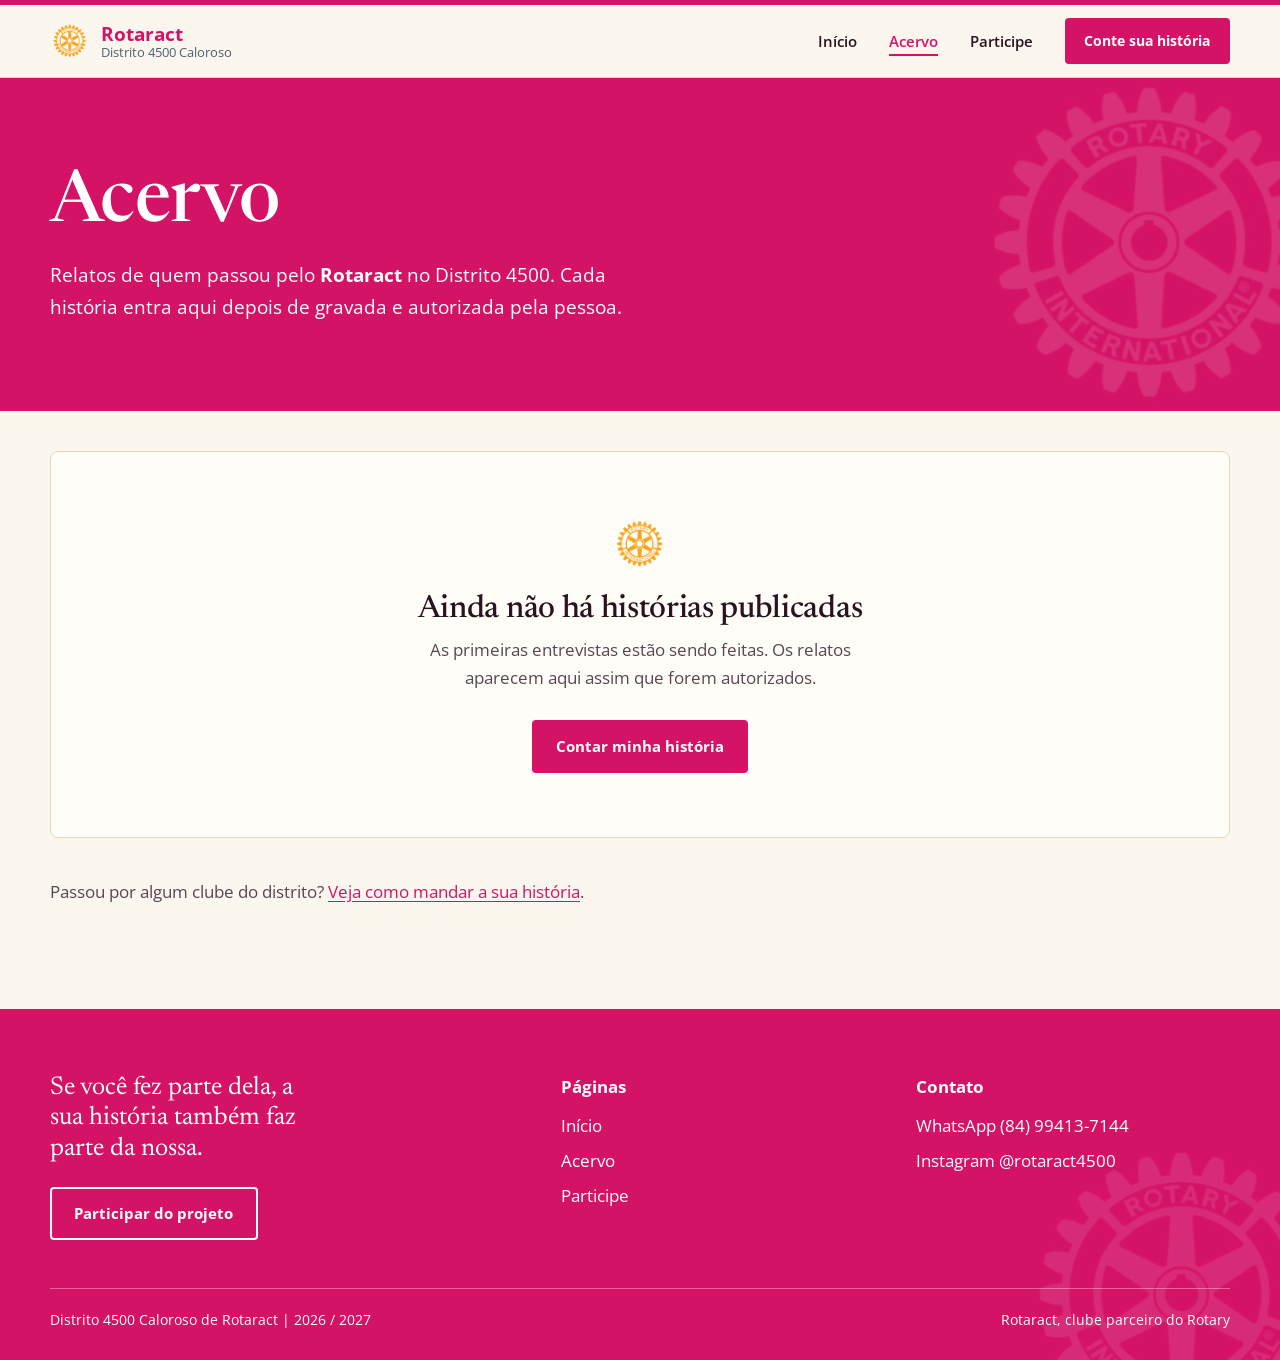
==== commit fc135a09: "Da mais presenca ao visual sem voltar aos vicios de template Abertura em duas metades, com o titulo " ====
--- a/acervo.html
+++ b/acervo.html
@@ -34,7 +34,7 @@
         <li><a class="nav__link" href="acervo.html">Acervo</a></li>
         <li><a class="nav__link" href="participar.html">Participe</a></li>
       </ul>
-      <a class="btn btn--linha" href="participar.html#formulario">Conte sua história</a>
+      <a class="btn" href="participar.html#formulario">Conte sua história</a>
     </nav>
   </div>
 </header>
@@ -42,6 +42,7 @@
 <main id="conteudo">
 
 <section class="topo-pagina">
+  <img class="topo-pagina__roda" src="assets/marca/rotary.png" alt="" width="480" height="480">
   <div class="env">
     <h1>Acervo</h1>
     <p class="prosa">
@@ -51,7 +52,7 @@
   </div>
 </section>
 
-<section class="secao" style="padding-top:2rem">
+<section class="secao secao--curta">
   <div class="env">
 
     <div class="filtros">
--- a/css/estilo.css
+++ b/css/estilo.css
@@ -13,20 +13,22 @@
   --grass: #009739;
   --charcoal: #54565a;
 
-  /* neutros do site */
+  /* derivados e neutros do site */
+  --vinho: #6b0a34;          /* cranberry fechado para blocos escuros */
+  --rosa-claro: #f6c9dc;
+  --rosa-escuro: #a20d4e;
   --papel: #fbf7ef;
   --papel-2: #f4ecdd;
   --branco: #fffdf8;
   --tinta: #2a1220;
   --tinta-2: #5a4552;
   --cinza: #4c6076;
-  --linha: #ddd0b4;
-  --rosa-escuro: #a20d4e;
+  --linha: #e2d6bd;
 
   --serif: "Newsreader", Georgia, serif;
   --sans: "Open Sans", "Segoe UI", Arial, sans-serif;
 
-  --largura: 1140px;
+  --largura: 1180px;
   --margem: clamp(1.25rem, 4vw, 2.5rem);
 }
 
@@ -43,6 +45,7 @@
   line-height: 1.65;
   color: var(--tinta);
   background: var(--papel);
+  border-top: 5px solid var(--cranberry);
   -webkit-font-smoothing: antialiased;
 }
 
@@ -52,9 +55,9 @@
 [hidden] { display: none !important; }
 :focus-visible { outline: 2px solid var(--azure); outline-offset: 3px; }
 
-h1, h2, h3 { font-family: var(--serif); font-weight: 500; line-height: 1.1; }
-h1 { font-size: clamp(2.2rem, 1.6rem + 3vw, 3.6rem); }
-h2 { font-size: clamp(1.6rem, 1.3rem + 1.2vw, 2.3rem); }
+h1, h2, h3 { font-family: var(--serif); font-weight: 500; line-height: 1.08; letter-spacing: -.01em; }
+h1 { font-size: clamp(2.5rem, 1.6rem + 3.6vw, 4.5rem); }
+h2 { font-size: clamp(1.9rem, 1.4rem + 1.8vw, 3rem); }
 p + p { margin-top: 1em; }
 
 a { color: var(--cranberry); text-underline-offset: .2em; }
@@ -64,15 +67,22 @@
 
 .env { width: min(100% - var(--margem) * 2, var(--largura)); margin-inline: auto; }
 .env-estreito { width: min(100% - var(--margem) * 2, 760px); margin-inline: auto; }
-.secao { padding-block: clamp(3.5rem, 7vw, 6rem); }
+.secao { padding-block: clamp(4rem, 8vw, 7rem); }
+.secao--curta { padding-top: 2.5rem; }
 .secao--papel2 { background: var(--papel-2); }
 .prosa { max-width: 62ch; }
+.titulo-secao { margin-bottom: 2.25rem; }
 
 .pular {
   position: absolute; left: 1rem; top: -100px; z-index: 200;
   background: var(--cranberry); color: #fff; padding: .6rem 1rem; text-decoration: none;
 }
 .pular:focus { top: 1rem; color: #fff; }
+
+.link-seta {
+  font-weight: 700; text-decoration: underline;
+  text-decoration-thickness: 2px; text-underline-offset: .3em;
+}
 
 
 /* cabeçalho */
@@ -83,17 +93,18 @@
 }
 .cabecalho__int { display: flex; align-items: center; justify-content: space-between; gap: 1.5rem; min-height: 4.5rem; }
 
-.marca { display: flex; align-items: center; gap: .65rem; text-decoration: none; }
-.marca__roda { width: 2.4rem; height: 2.4rem; }
+.marca { display: flex; align-items: center; gap: .7rem; text-decoration: none; }
+.marca__roda { width: 2.5rem; height: 2.5rem; }
 .marca__texto { display: flex; flex-direction: column; line-height: 1.15; }
-.marca__nome { font-weight: 700; font-size: 1.15rem; color: var(--cranberry); }
+.marca__nome { font-weight: 700; font-size: 1.2rem; color: var(--cranberry); }
 .marca__sub { font-size: .8rem; color: var(--cinza); }
-.marca__oficial { height: 2.4rem; width: auto; }
-
-.nav, .nav__lista { display: flex; align-items: center; gap: 1.75rem; list-style: none; padding: 0; }
+.marca__oficial { height: 2.5rem; width: auto; }
+
+.nav, .nav__lista { display: flex; align-items: center; gap: 2rem; list-style: none; padding: 0; }
 .nav__link { font-weight: 600; font-size: .95rem; color: var(--tinta); text-decoration: none; padding-block: .3rem; }
 .nav__link:hover { color: var(--cranberry); }
 .nav__link[aria-current="page"] { color: var(--cranberry); box-shadow: inset 0 -2px 0 var(--cranberry); }
+.nav .btn { padding: .55rem 1.1rem; font-size: .9rem; }
 
 .menu-btn { display: none; width: 2.6rem; height: 2.6rem; position: relative; }
 .menu-btn span { position: absolute; left: .55rem; right: .55rem; height: 2px; background: var(--tinta); transition: transform .25s, opacity .2s; }
@@ -107,19 +118,19 @@
 @media (max-width: 880px) {
   .menu-btn { display: block; }
   .nav {
-    position: fixed; inset: 4.5rem 0 auto 0;
+    position: fixed; inset: calc(4.5rem + 5px) 0 auto 0;
     flex-direction: column; align-items: stretch; gap: 0;
     background: var(--papel); border-bottom: 1px solid var(--linha);
     padding: .5rem var(--margem) 1.5rem;
     /* sobe a própria altura + a do cabeçalho, senão sobra um pedaço visível */
-    transform: translateY(calc(-100% - 4.5rem));
+    transform: translateY(calc(-100% - 5rem));
     visibility: hidden;
     transition: transform .3s, visibility .3s;
   }
   .nav[data-aberto="true"] { transform: none; visibility: visible; }
   .nav__lista { flex-direction: column; align-items: stretch; gap: 0; }
   .nav__link { display: block; padding-block: .9rem; border-bottom: 1px solid var(--linha); box-shadow: none; }
-  .nav .btn { margin-top: 1rem; justify-content: center; }
+  .nav .btn { margin-top: 1rem; padding: .8rem 1rem; }
 }
 
 
@@ -133,51 +144,154 @@
   transition: background .15s, color .15s, border-color .15s;
 }
 .btn:hover { background: var(--rosa-escuro); border-color: var(--rosa-escuro); color: #fff; }
+.btn--grande { padding: .95rem 1.8rem; font-size: 1rem; }
 .btn--linha { background: transparent; color: var(--cranberry); }
 .btn--linha:hover { background: var(--cranberry); color: #fff; }
 .btn--ouro { background: var(--gold); border-color: var(--gold); color: var(--tinta); }
-.btn--ouro:hover { background: #e39812; border-color: #e39812; color: var(--tinta); }
+.btn--ouro:hover { background: #ffbe45; border-color: #ffbe45; color: var(--tinta); }
 .btn--claro { background: transparent; border-color: #fff; color: #fff; }
 .btn--claro:hover { background: #fff; color: var(--cranberry); }
 
 
-/* página inicial */
-.abertura { padding-block: clamp(3rem, 7vw, 5.5rem); border-bottom: 1px solid var(--linha); }
-.abertura__grade { display: grid; grid-template-columns: 1.3fr 1fr; gap: 3rem; align-items: center; }
-.abertura__sobre { color: var(--cinza); font-weight: 600; margin-bottom: 1rem; }
-.abertura__titulo { font-size: clamp(2.6rem, 1.5rem + 5vw, 5.5rem); line-height: .98; margin-bottom: 1.5rem; }
-.abertura__titulo em { text-decoration: underline; text-decoration-color: var(--cranberry); text-decoration-thickness: .07em; text-underline-offset: .12em; }
-.abertura__linha { font-size: 1.15rem; color: var(--tinta-2); max-width: 48ch; }
-.abertura__acoes { display: flex; flex-wrap: wrap; gap: .8rem; margin-top: 2rem; }
-.abertura__emblema { justify-self: center; width: min(100%, 320px); }
+/* abertura: texto à esquerda, painel de cor sangrando até a borda direita */
+.abertura {
+  display: grid;
+  grid-template-columns: minmax(0, 1.25fr) minmax(0, .75fr);
+  min-height: min(86vh, 760px);
+}
+.abertura__texto {
+  align-self: center;
+  padding-block: clamp(3rem, 8vw, 6rem);
+  padding-left: max(var(--margem), calc((100vw - var(--largura)) / 2));
+  padding-right: clamp(2rem, 5vw, 5rem);
+}
+.abertura__titulo {
+  font-size: clamp(3rem, 1.2rem + 5.4vw, 6.4rem);
+  line-height: .95;
+  letter-spacing: -.03em;
+  max-width: 10ch;
+}
+.abertura__titulo em { font-style: italic; color: var(--cranberry); }
+.abertura__linha { font-size: 1.2rem; color: var(--tinta-2); max-width: 44ch; margin-top: 1.75rem; }
+.abertura__acoes { display: flex; flex-wrap: wrap; align-items: center; gap: 1.25rem 1.75rem; margin-top: 2.25rem; }
+
+.abertura__painel {
+  position: relative;
+  display: flex; flex-direction: column; justify-content: center; gap: 2.5rem;
+  padding: clamp(2.5rem, 6vw, 5rem);
+  background: var(--cranberry); color: #fff;
+  overflow: hidden;
+}
+.abertura__emblema { width: clamp(7rem, 11vw, 10rem); filter: brightness(0) invert(1); }
+.abertura__citacao p {
+  font-family: var(--serif); font-style: italic;
+  font-size: clamp(1.5rem, 1rem + 1.3vw, 2.2rem); line-height: 1.25;
+  max-width: 17ch;
+}
+.abertura__citacao::before {
+  content: ""; display: block; width: 3rem; height: 3px;
+  background: #fff; margin-bottom: 1.5rem;
+}
+
 @media (max-width: 860px) {
-  .abertura__grade { grid-template-columns: 1fr; }
-  .abertura__emblema { display: none; }
-}
-
-.faixa-citacao { background: var(--cranberry); color: #fff; padding-block: clamp(2.5rem, 5vw, 4rem); }
-.citacao { font-family: var(--serif); font-style: italic; font-size: clamp(1.4rem, 1rem + 1.6vw, 2.1rem); line-height: 1.3; max-width: 30ch; }
-.faixa-citacao .citacao { max-width: 34ch; }
-
-.duo { display: grid; grid-template-columns: 16rem 1fr; gap: 3rem; }
-.duo__titulo { margin-bottom: .5rem; }
-@media (max-width: 800px) { .duo { grid-template-columns: 1fr; gap: 1rem; } }
-
-.lista-numerada { padding-left: 1.3rem; display: grid; gap: .6rem; }
-.lista-numerada li::marker { color: var(--cranberry); font-weight: 700; }
-
-.cabeca-secao { display: flex; flex-wrap: wrap; justify-content: space-between; align-items: baseline; gap: 1rem; margin-bottom: 2rem; }
-
-.topo-pagina { padding-block: clamp(2.5rem, 5vw, 4rem) 1rem; }
-.topo-pagina h1 { margin-bottom: 1rem; }
-.topo-pagina .prosa { font-size: 1.15rem; color: var(--tinta-2); }
+  .abertura { grid-template-columns: 1fr; min-height: 0; }
+  .abertura__texto { padding-inline: var(--margem); }
+  .abertura__painel { flex-direction: row; align-items: center; gap: 1.5rem; padding: 2rem var(--margem); }
+  .abertura__emblema { width: 4.5rem; flex: none; }
+  .abertura__citacao p { font-size: 1.2rem; max-width: none; }
+  .abertura__citacao::before { display: none; }
+}
+
+
+/* sobre */
+.sobre { display: grid; grid-template-columns: minmax(0, 1fr) minmax(0, 2fr); gap: 3rem 5rem; }
+.sobre__texto p { font-size: 1.125rem; color: var(--tinta-2); max-width: 60ch; }
+.sobre__texto .lead {
+  font-family: var(--serif); font-size: clamp(1.4rem, 1.1rem + 1vw, 1.9rem);
+  line-height: 1.35; color: var(--tinta); margin-bottom: 1.5rem;
+}
+@media (max-width: 800px) { .sobre { grid-template-columns: 1fr; gap: 1.5rem; } }
+
+
+/* frase em destaque */
+.destaque { background: var(--papel-2); padding-block: clamp(4rem, 8vw, 7rem); }
+.destaque__grade { display: grid; grid-template-columns: minmax(0, 1.15fr) minmax(0, 1fr); gap: 3rem 5rem; align-items: center; }
+.destaque__frase {
+  font-family: var(--serif); font-style: italic;
+  font-size: clamp(2rem, 1.2rem + 2.8vw, 3.5rem); line-height: 1.1; letter-spacing: -.015em;
+  color: var(--cranberry);
+}
+.destaque__texto p { font-size: 1.1rem; color: var(--tinta-2); }
+@media (max-width: 800px) { .destaque__grade { grid-template-columns: 1fr; } }
+
+
+/* convite: bloco escuro com quem participa e como mandar */
+.convite { background: var(--vinho); color: #fff; padding-block: clamp(4rem, 8vw, 7rem); }
+.convite__grade { display: grid; grid-template-columns: 1fr 1fr; gap: 4rem 6rem; }
+.convite h2 { color: #fff; }
+.convite__intro { color: var(--rosa-claro); font-size: 1.1rem; margin: .75rem 0 2rem; }
+.convite__lista { list-style: none; padding: 0; }
+.convite__lista li,
+.convite__formatos div { padding-block: 1rem; border-top: 1px solid rgba(255,255,255,.22); }
+.convite__lista li:last-child,
+.convite__formatos div:last-child { border-bottom: 1px solid rgba(255,255,255,.22); }
+.convite__lista li { font-family: var(--serif); font-size: 1.35rem; line-height: 1.3; }
+.convite__formatos div { display: flex; flex-wrap: wrap; align-items: baseline; justify-content: space-between; gap: .25rem 1rem; }
+.convite__formatos dt { font-family: var(--serif); font-size: 1.35rem; color: var(--gold); }
+.convite__formatos dd { color: var(--rosa-claro); font-size: .95rem; }
+.convite .btn { margin-top: 2.25rem; }
+@media (max-width: 800px) { .convite__grade { grid-template-columns: 1fr; } }
+
+
+/* cabeçalho de seção com link ou nota ao lado */
+.cabeca-secao { display: flex; flex-wrap: wrap; justify-content: space-between; align-items: baseline; gap: .75rem 2rem; margin-bottom: 2.25rem; }
+.cabeca-secao p { color: var(--tinta-2); max-width: 40ch; }
+
+
+/* topo das páginas internas */
+.topo-pagina {
+  position: relative; overflow: hidden;
+  background: var(--cranberry); color: #fff;
+  padding-block: clamp(3rem, 7vw, 5.5rem);
+}
+.topo-pagina h1 { color: #fff; margin-bottom: 1rem; }
+.topo-pagina .prosa { font-size: 1.2rem; max-width: 52ch; }
+.topo-pagina .rotaract { color: #fff; font-weight: 700; }
+.topo-pagina .env { position: relative; }
+.topo-pagina__roda {
+  position: absolute; right: -4rem; top: 50%; transform: translateY(-50%);
+  width: 24rem; filter: brightness(0) invert(1); opacity: .12;
+}
+@media (max-width: 700px) { .topo-pagina__roda { width: 14rem; right: -5rem; } }
+
+
+/* participe: passos e perguntas */
+.passos-lista { list-style: none; padding: 0; counter-reset: passo; display: grid; grid-template-columns: repeat(4, 1fr); gap: 2.5rem; }
+.passos-lista li { counter-increment: passo; border-top: 3px solid var(--cranberry); padding-top: 1.25rem; color: var(--tinta-2); }
+.passos-lista li::before {
+  content: counter(passo); display: block;
+  font-family: var(--serif); font-size: 3rem; line-height: 1; color: var(--cranberry); margin-bottom: .75rem;
+}
+.passos-lista strong { display: block; font-family: var(--serif); font-weight: 500; font-size: 1.35rem; color: var(--tinta); margin-bottom: .35rem; }
+@media (max-width: 1000px) { .passos-lista { grid-template-columns: 1fr 1fr; } }
+@media (max-width: 560px) { .passos-lista { grid-template-columns: 1fr; gap: 2rem; } }
+
+.perguntas-lista { list-style: none; padding: 0; counter-reset: pergunta; display: grid; grid-template-columns: 1fr 1fr; column-gap: 4rem; }
+.perguntas-lista li {
+  counter-increment: pergunta;
+  position: relative; padding: 1.1rem 0 1.1rem 2.5rem; border-bottom: 1px solid var(--linha);
+  font-family: var(--serif); font-size: 1.3rem; line-height: 1.3;
+}
+/* número fora do fluxo do texto, para não separar o span do Rotaract */
+.perguntas-lista li::before { content: counter(pergunta); position: absolute; left: 0; font-weight: 600; color: var(--cranberry); }
+@media (max-width: 800px) { .perguntas-lista { grid-template-columns: 1fr; } }
 
 
 /* acervo */
 .filtros { display: flex; flex-wrap: wrap; gap: 1rem; align-items: flex-end; padding-bottom: 1.5rem; margin-bottom: 2rem; border-bottom: 1px solid var(--linha); }
 .filtro { display: flex; flex-direction: column; gap: .3rem; }
 .filtro label { font-size: .85rem; font-weight: 600; color: var(--cinza); }
-.filtro select, .filtro input { padding: .5rem .65rem; background: var(--branco); border: 1px solid var(--linha); border-radius: 4px; min-width: 10rem; }
+.filtro select, .filtro input { padding: .55rem .7rem; background: var(--branco); border: 1px solid var(--linha); border-radius: 4px; min-width: 10rem; }
 .filtro input { min-width: 14rem; }
 .filtros__contagem { margin-left: auto; font-size: .9rem; color: var(--cinza); padding-bottom: .5rem; }
 @media (max-width: 700px) { .filtros__contagem { margin-left: 0; } }
@@ -187,9 +301,9 @@
 .ficha {
   display: flex; flex-direction: column; width: 100%; text-align: left;
   background: var(--branco); border: 1px solid var(--linha); border-radius: 6px; overflow: hidden;
-  transition: border-color .15s;
-}
-.ficha:hover { border-color: var(--cranberry); }
+  transition: border-color .15s, box-shadow .15s;
+}
+.ficha:hover { border-color: var(--cranberry); box-shadow: 0 8px 24px -14px rgba(42,18,32,.35); }
 .ficha__cor { height: 4px; }
 .ficha__aba { display: flex; justify-content: space-between; padding: .5rem .9rem; font-size: .8rem; color: var(--cinza); border-bottom: 1px solid var(--linha); }
 .ficha__retrato { aspect-ratio: 4 / 3; background: var(--papel-2); overflow: hidden; }
@@ -202,42 +316,46 @@
 .ficha__trecho { font-family: var(--serif); font-style: italic; color: var(--tinta-2); margin-top: .3rem; flex: 1; }
 .ficha__rodape { display: flex; align-items: center; gap: .4rem; margin-top: .6rem; font-size: .8rem; color: var(--cinza); }
 
-.vazio { text-align: center; padding: 3rem 1.5rem; border: 1px dashed var(--linha); border-radius: 6px; }
-.vazio__roda { width: 4rem; margin: 0 auto 1rem; opacity: .35; }
-.vazio__cod { display: none; }
-.vazio__titulo { font-size: 1.5rem; margin-bottom: .5rem; }
+.vazio {
+  text-align: center; padding: clamp(2.5rem, 6vw, 4rem) 1.5rem;
+  background: var(--branco); border: 1px solid var(--linha); border-radius: 8px;
+}
+.vazio__roda { width: 3.5rem; margin: 0 auto 1.25rem; }
+.vazio__titulo { font-size: clamp(1.5rem, 1.2rem + 1vw, 2rem); margin-bottom: .6rem; }
 .vazio__txt { color: var(--tinta-2); max-width: 46ch; margin-inline: auto; }
-.vazio__acoes { display: flex; flex-wrap: wrap; gap: .8rem; justify-content: center; margin-top: 1.5rem; }
+.vazio__acoes { display: flex; flex-wrap: wrap; gap: .8rem; justify-content: center; margin-top: 1.75rem; }
 
 .nota-acervo { margin-top: 2.5rem; color: var(--tinta-2); }
 
 .janela { position: fixed; inset: 0; z-index: 200; display: none; justify-content: center; align-items: flex-start; padding: 4vh var(--margem); background: rgba(42,18,32,.6); overflow-y: auto; }
 .janela[data-aberta="true"] { display: flex; }
-.janela__caixa { background: var(--papel); width: min(100%, 44rem); border-radius: 6px; }
+.janela__caixa { background: var(--papel); width: min(100%, 44rem); border-radius: 8px; overflow: hidden; }
 .janela__topo { display: flex; justify-content: space-between; align-items: center; padding: .7rem 1.2rem; border-bottom: 1px solid var(--linha); font-size: .85rem; color: var(--cinza); }
 .janela__fechar { font-size: .95rem; }
 .janela__corpo { padding: 1.5rem 1.5rem 2rem; }
 .janela__foto { margin-bottom: 1.5rem; }
 .janela__nome { margin-bottom: .3rem; }
 .janela__clube { color: var(--cinza); font-size: .9rem; margin-bottom: 1.5rem; }
-.janela__corpo .citacao { font-size: 1.35rem; margin-bottom: 1rem; }
+.janela__corpo .citacao { font-family: var(--serif); font-style: italic; font-size: 1.35rem; line-height: 1.35; color: var(--cranberry); margin-bottom: 1rem; }
 .janela__qa { border-top: 1px solid var(--linha); padding-top: 1.1rem; margin-top: 1.1rem; }
 .janela__pergunta { font-weight: 700; color: var(--cranberry); margin-bottom: .4rem; }
+.janela__resposta { font-family: var(--serif); font-size: 1.15rem; }
 
 
 /* formulário */
-.form-envio { background: var(--branco); border: 1px solid var(--linha); border-radius: 6px; padding: clamp(1.25rem, 4vw, 2.25rem); }
-.form-bloco { border: 0; padding: 0; min-width: 0; margin-bottom: 2rem; }
-.form-bloco__titulo { font-family: var(--serif); font-size: 1.35rem; padding-bottom: .6rem; margin-bottom: 1.2rem; border-bottom: 2px solid var(--cranberry); width: 100%; }
+.form-envio { background: var(--branco); border: 1px solid var(--linha); border-radius: 8px; padding: clamp(1.25rem, 4vw, 2.5rem); }
+.form-bloco { border: 0; padding: 0; min-width: 0; margin-bottom: 2.25rem; }
+.form-bloco__titulo { font-family: var(--serif); font-size: 1.45rem; padding-bottom: .6rem; margin-bottom: 1.25rem; border-bottom: 2px solid var(--cranberry); width: 100%; }
 .campo { display: flex; flex-direction: column; gap: .4rem; margin-bottom: 1.2rem; }
 .campo__rotulo { font-weight: 600; font-size: .95rem; }
 .campo__dica { font-size: .85rem; color: var(--tinta-2); }
 .campo__req { color: var(--cardinal); }
 .campo input[type="text"], .campo input[type="email"], .campo input[type="tel"], .campo select, .campo textarea {
-  width: 100%; padding: .7rem .8rem; background: #fff; border: 1px solid var(--linha); border-radius: 4px;
+  width: 100%; padding: .75rem .85rem; background: #fff; border: 1px solid var(--linha); border-radius: 4px;
+  transition: border-color .15s, box-shadow .15s;
 }
 .campo textarea { min-height: 6.5rem; resize: vertical; }
-.campo input:focus, .campo select:focus, .campo textarea:focus { outline: none; border-color: var(--azure); }
+.campo input:focus, .campo select:focus, .campo textarea:focus { outline: none; border-color: var(--cranberry); box-shadow: 0 0 0 3px rgba(212,19,103,.15); }
 .campo--linha { display: grid; grid-template-columns: 1fr 1fr; gap: 1rem; }
 @media (max-width: 600px) { .campo--linha { grid-template-columns: 1fr; } }
 .caixa-marca { display: flex; gap: .7rem; align-items: flex-start; font-size: .95rem; }
@@ -246,22 +364,35 @@
 .form-acoes { display: flex; flex-wrap: wrap; gap: .8rem; }
 .form-status { margin-top: 1rem; font-size: .9rem; color: var(--cinza); min-height: 1.4em; }
 
-.duvidas details { border-bottom: 1px solid var(--linha); padding-block: 1rem; }
+
+/* dúvidas */
+.duvidas details { border-bottom: 1px solid var(--linha); }
 .duvidas details:first-child { border-top: 1px solid var(--linha); }
-.duvidas summary { cursor: pointer; font-weight: 600; }
+.duvidas summary {
+  list-style: none; cursor: pointer;
+  display: flex; justify-content: space-between; gap: 1rem;
+  padding-block: 1.1rem;
+  font-family: var(--serif); font-size: 1.25rem;
+}
+.duvidas summary::-webkit-details-marker { display: none; }
+.duvidas summary::after { content: "+"; font-family: var(--sans); color: var(--cranberry); font-size: 1.4rem; line-height: 1; transition: transform .2s; }
+.duvidas details[open] summary::after { transform: rotate(45deg); }
 .duvidas summary:hover { color: var(--cranberry); }
-.duvidas details p { margin-top: .6rem; color: var(--tinta-2); max-width: 62ch; }
+.duvidas details p { padding-bottom: 1.2rem; color: var(--tinta-2); max-width: 62ch; }
+
+.duo { display: grid; grid-template-columns: minmax(0, 1fr) minmax(0, 2fr); gap: 2rem 5rem; }
+@media (max-width: 800px) { .duo { grid-template-columns: 1fr; } }
 
 
 /* rodapé */
-.rodape { position: relative; overflow: hidden; background: var(--cranberry); color: #fff; padding-block: 3.5rem 1.75rem; }
-.rodape__roda { position: absolute; right: -5rem; bottom: -7rem; width: 20rem; filter: brightness(0) invert(1); opacity: .08; }
+.rodape { position: relative; overflow: hidden; background: var(--cranberry); color: #fff; padding-block: 4rem 1.75rem; }
+.rodape__roda { position: absolute; right: -5rem; bottom: -7rem; width: 22rem; filter: brightness(0) invert(1); opacity: .1; }
 .rodape__grade { position: relative; display: grid; grid-template-columns: 1.5fr 1fr 1fr; gap: 2.5rem; }
 @media (max-width: 760px) { .rodape__grade { grid-template-columns: 1fr; } }
-.rodape__frase { font-family: var(--serif); font-size: 1.45rem; line-height: 1.25; max-width: 22ch; margin-bottom: 1.2rem; }
+.rodape__frase { font-family: var(--serif); font-size: 1.6rem; line-height: 1.2; max-width: 20ch; margin-bottom: 1.4rem; }
 .rodape__titulo { font-weight: 700; margin-bottom: .7rem; }
 .rodape__lista { list-style: none; padding: 0; display: grid; gap: .45rem; }
 .rodape__lista a, .rodape__lista span { color: #fff; text-decoration: none; }
 .rodape__lista a:hover { text-decoration: underline; }
-.rodape .btn--claro:focus-visible, .rodape a:focus-visible { outline-color: #fff; }
-.rodape__base { position: relative; display: flex; flex-wrap: wrap; justify-content: space-between; gap: .75rem; margin-top: 2.5rem; padding-top: 1.25rem; border-top: 1px solid rgba(255,255,255,.35); font-size: .85rem; }
+.rodape a:focus-visible { outline-color: #fff; }
+.rodape__base { position: relative; display: flex; flex-wrap: wrap; justify-content: space-between; gap: .75rem; margin-top: 3rem; padding-top: 1.25rem; border-top: 1px solid rgba(255,255,255,.35); font-size: .85rem; }
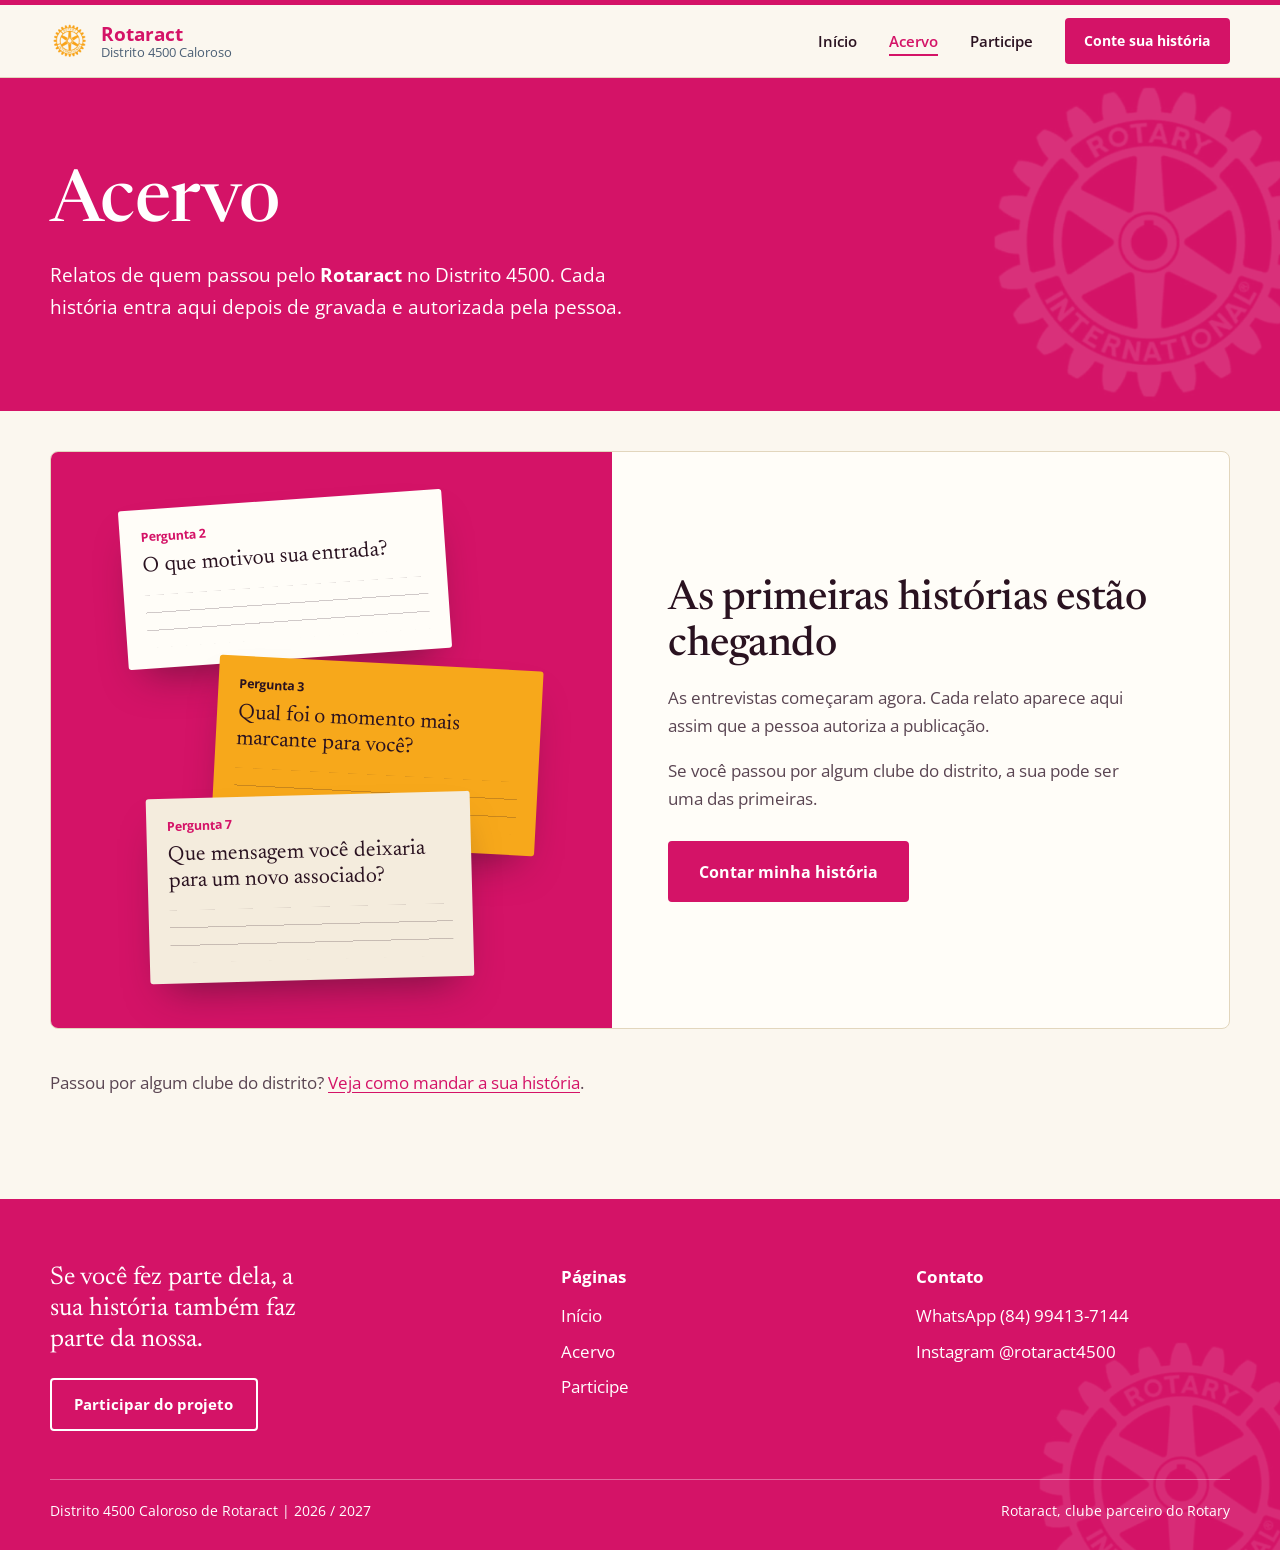
==== commit 333a14c4: "Enriquece a pagina inicial e o acervo vazio Abertura com fichas do roteiro espalhadas no painel, lin" ====
--- a/acervo.html
+++ b/acervo.html
@@ -6,6 +6,10 @@
 <title>Acervo | Sua História Faz Parte da Nossa</title>
 <meta name="description" content="Relatos de quem passou pelos clubes do Distrito 4500 Caloroso de Rotaract.">
 <meta name="theme-color" content="#d41367">
+<meta property="og:title" content="Sua História Faz Parte da Nossa">
+<meta property="og:description" content="Passou por um clube Rotaract do Distrito 4500? Conte sua história para o acervo do distrito.">
+<meta property="og:image" content="https://dipolo-gif.github.io/rotaract4500/assets/grafismos/compartilhar.png">
+<meta name="twitter:card" content="summary_large_image">
 <link rel="icon" href="assets/grafismos/favicon.svg" type="image/svg+xml">
 <link rel="preconnect" href="https://fonts.googleapis.com">
 <link rel="preconnect" href="https://fonts.gstatic.com" crossorigin>
--- a/css/estilo.css
+++ b/css/estilo.css
@@ -176,30 +176,45 @@
 .abertura__acoes { display: flex; flex-wrap: wrap; align-items: center; gap: 1.25rem 1.75rem; margin-top: 2.25rem; }
 
 .abertura__painel {
-  position: relative;
-  display: flex; flex-direction: column; justify-content: center; gap: 2.5rem;
-  padding: clamp(2.5rem, 6vw, 5rem);
-  background: var(--cranberry); color: #fff;
-  overflow: hidden;
-}
-.abertura__emblema { width: clamp(7rem, 11vw, 10rem); filter: brightness(0) invert(1); }
-.abertura__citacao p {
-  font-family: var(--serif); font-style: italic;
-  font-size: clamp(1.5rem, 1rem + 1.3vw, 2.2rem); line-height: 1.25;
-  max-width: 17ch;
-}
-.abertura__citacao::before {
-  content: ""; display: block; width: 3rem; height: 3px;
-  background: #fff; margin-bottom: 1.5rem;
-}
+  position: relative; overflow: hidden;
+  display: grid; place-items: center;
+  padding: clamp(2.5rem, 5vw, 4rem) clamp(1.5rem, 4vw, 3rem);
+  background: var(--cranberry);
+}
+.abertura__roda {
+  position: absolute; right: -9rem; bottom: -9rem; width: 30rem;
+  filter: brightness(0) invert(1); opacity: .12;
+}
+
+/* fichas do roteiro espalhadas no painel, como cartões numa mesa */
+.mesa { position: relative; width: min(100%, 26rem); height: 30rem; }
+.cartao {
+  position: absolute; width: 78%;
+  padding: 1.1rem 1.3rem 1.3rem;
+  border-radius: 3px;
+  box-shadow: 0 22px 40px -18px rgba(42,18,32,.55);
+}
+.cartao__n { display: block; font-size: .78rem; font-weight: 700; margin-bottom: .45rem; }
+.cartao__q { font-family: var(--serif); font-size: 1.35rem; line-height: 1.2; }
+.cartao__linhas {
+  display: block; height: 3.3rem; margin-top: .9rem;
+  background: repeating-linear-gradient(transparent 0 1.05rem, currentColor 1.05rem calc(1.05rem + 1px));
+  opacity: .22;
+}
+.cartao--1 { top: 0; left: 0; background: var(--branco); color: var(--tinta); transform: rotate(-4deg); }
+.cartao--1 .cartao__n { color: var(--cranberry); }
+.cartao--2 { top: 34%; right: 0; background: var(--gold); color: var(--tinta); transform: rotate(3deg); }
+.cartao--3 { bottom: 0; left: 6%; background: var(--papel-2); color: var(--tinta); transform: rotate(-1.5deg); }
+.cartao--3 .cartao__n { color: var(--cranberry); }
 
 @media (max-width: 860px) {
   .abertura { grid-template-columns: 1fr; min-height: 0; }
   .abertura__texto { padding-inline: var(--margem); }
-  .abertura__painel { flex-direction: row; align-items: center; gap: 1.5rem; padding: 2rem var(--margem); }
-  .abertura__emblema { width: 4.5rem; flex: none; }
-  .abertura__citacao p { font-size: 1.2rem; max-width: none; }
-  .abertura__citacao::before { display: none; }
+  .abertura__painel { padding-block: 2.5rem 3rem; }
+  .mesa { height: 24rem; width: min(100%, 22rem); }
+  .cartao { width: 82%; padding: .9rem 1rem 1rem; }
+  .cartao__q { font-size: 1.15rem; }
+  .cartao__linhas { height: 2.2rem; }
 }
 
 
@@ -243,6 +258,46 @@
 @media (max-width: 800px) { .convite__grade { grid-template-columns: 1fr; } }
 
 
+
+/* citação dentro do texto */
+.citacao-grande { margin-top: 2.5rem; padding-left: 1.5rem; border-left: 3px solid var(--cranberry); }
+.citacao-grande p { font-family: var(--serif); font-style: italic; font-size: clamp(1.35rem, 1.1rem + .9vw, 1.8rem); line-height: 1.3; color: var(--tinta); max-width: 34ch; }
+
+
+/* linha do tempo */
+.linha-tempo { list-style: none; padding: 0; display: grid; grid-template-columns: repeat(5, 1fr); }
+.linha-tempo li { position: relative; padding: 2.25rem 1.5rem 0 0; border-top: 2px solid var(--cranberry); color: var(--tinta-2); }
+.linha-tempo li::before {
+  content: ""; position: absolute; top: -8px; left: 0;
+  width: 14px; height: 14px; border-radius: 50%;
+  background: var(--gold); border: 2px solid var(--cranberry);
+}
+.linha-tempo__ano { display: block; font-family: var(--serif); font-size: clamp(2rem, 1.5rem + 1.4vw, 2.8rem); line-height: 1; color: var(--cranberry); margin-bottom: .75rem; }
+.linha-tempo__aberta { border-top-style: dashed !important; }
+.linha-tempo__aberta::before { background: var(--papel) !important; }
+.linha-tempo__aberta .linha-tempo__ano { font-style: italic; }
+.linha-tempo__aberta a { font-weight: 700; }
+@media (max-width: 900px) {
+  .linha-tempo { grid-template-columns: 1fr; border-left: 2px solid var(--cranberry); margin-left: 7px; }
+  .linha-tempo li { border-top: 0; padding: 0 0 2rem 1.75rem; }
+  .linha-tempo li::before { top: .5rem; left: -9px; }
+  .linha-tempo__aberta { border-top: 0 !important; }
+}
+
+
+/* chamada final */
+.chamada-final { background: var(--papel-2); padding-block: clamp(4rem, 8vw, 6.5rem); }
+.chamada-final__grade { display: grid; grid-template-columns: minmax(0, 1fr) minmax(0, 1.2fr); gap: 2rem 5rem; align-items: center; }
+.chamada-final__titulo { font-size: clamp(2.6rem, 1.5rem + 4vw, 5rem); line-height: .95; font-style: italic; color: var(--cranberry); }
+.chamada-final__texto { font-size: 1.2rem; color: var(--tinta-2); max-width: 44ch; }
+.chamada-final__acoes { display: flex; flex-wrap: wrap; gap: .8rem; margin-top: 1.75rem; }
+@media (max-width: 800px) { .chamada-final__grade { grid-template-columns: 1fr; } }
+
+.convite { position: relative; overflow: hidden; }
+.convite .env { position: relative; }
+.convite__roda { position: absolute; left: -8rem; top: -8rem; width: 26rem; filter: brightness(0) invert(1); opacity: .06; }
+
+
 /* cabeçalho de seção com link ou nota ao lado */
 .cabeca-secao { display: flex; flex-wrap: wrap; justify-content: space-between; align-items: baseline; gap: .75rem 2rem; margin-bottom: 2.25rem; }
 .cabeca-secao p { color: var(--tinta-2); max-width: 40ch; }
@@ -396,3 +451,15 @@
 .rodape__lista a:hover { text-decoration: underline; }
 .rodape a:focus-visible { outline-color: #fff; }
 .rodape__base { position: relative; display: flex; flex-wrap: wrap; justify-content: space-between; gap: .75rem; margin-top: 3rem; padding-top: 1.25rem; border-top: 1px solid rgba(255,255,255,.35); font-size: .85rem; }
+
+/* acervo vazio: fichas em branco de um lado, convite do outro */
+.vazio--mesa { display: grid; grid-template-columns: minmax(0, 1fr) minmax(0, 1.1fr); padding: 0; overflow: hidden; text-align: left; }
+.vazio__mesa { display: grid; place-items: center; padding: 3rem 2rem; background: var(--cranberry); }
+.vazio__conteudo { align-self: center; padding: clamp(2rem, 5vw, 3.5rem); }
+.vazio--mesa .vazio__titulo { font-size: clamp(1.8rem, 1.3rem + 1.6vw, 2.6rem); line-height: 1.1; margin-bottom: 1rem; }
+.vazio--mesa .vazio__txt { margin-inline: 0; }
+.vazio--mesa .vazio__acoes { justify-content: flex-start; }
+@media (max-width: 800px) {
+  .vazio--mesa { grid-template-columns: 1fr; }
+  .vazio__mesa .mesa { height: 27rem; }
+}
